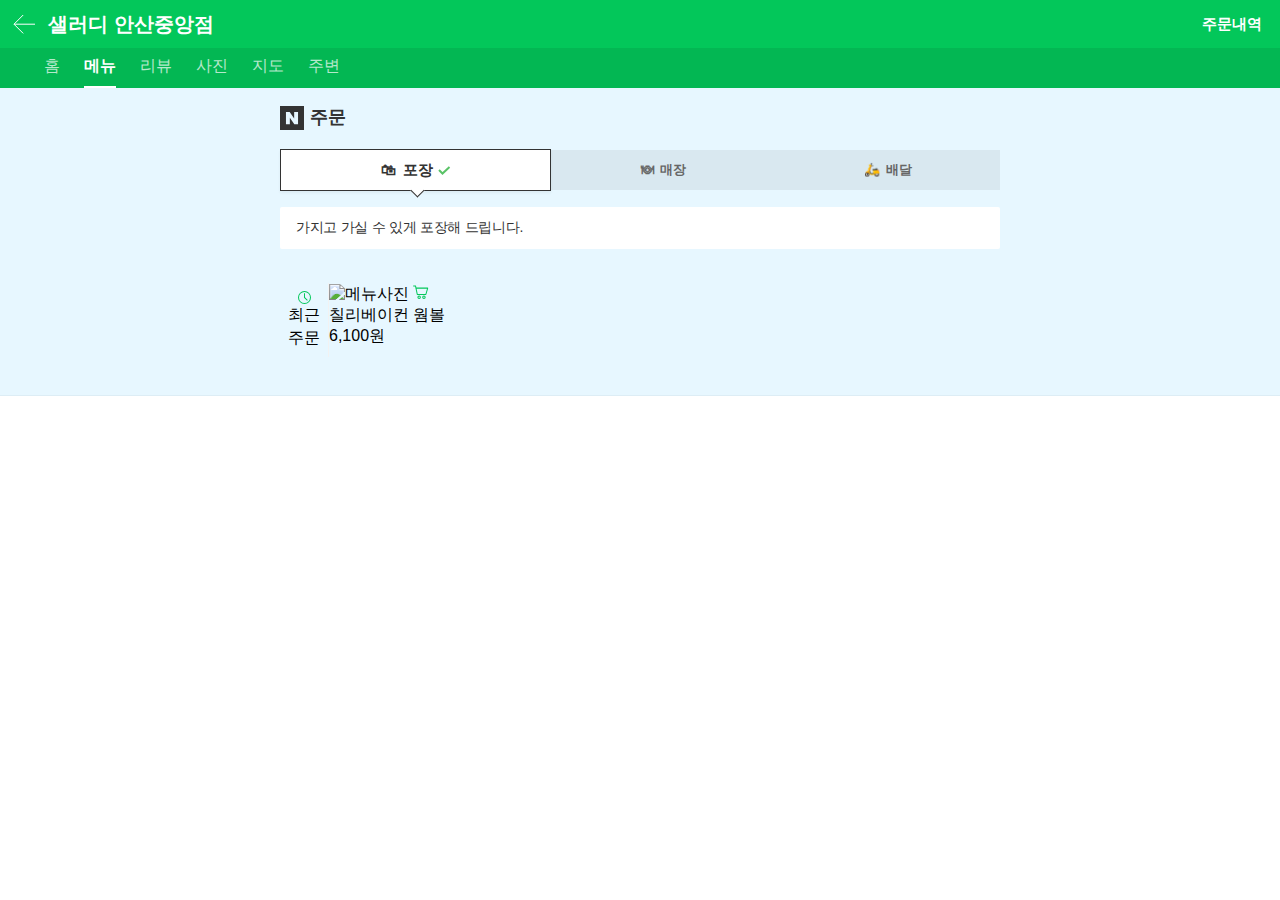
==== docs/index.html @ 729bc697 "0215 commit" ====
<!DOCTYPE html>
<html lang="en">

<head>
    <meta charset="UTF-8">
    <meta http-equiv="X-UA-Compatible" content="IE=edge">
    <meta name="viewport" content="width=device-width, initial-scale=1.0">
    <title>마크업</title>
    <link rel="stylesheet" href="../assets/css/styles.css">
</head>

<body>
    <div class="container">
        <!-- 고정 헤더 영역 -->
        <header class="header_area"> 
            <div class="place-header" role="banner">
                <h1 class="title">
                    <a href="#" class="link-back">
                        <img src="../assets/images/ico-back.svg" alt="뒤로가기">
                    </a>
                    샐러디 안산중앙점
                </h1>
                <a href="#" class="my-orders">주문내역</a>
            </div>
            <div class="place-tab scroll-x">
                <div class="tab-inner">
                    <a href="#" class="tab" role="tablist">
                        <a href="#" class="tab" role="tab"><span class="txt">홈</span></a>
                        <a href="#" class="tab is-active" role="tab"><span class="txt">메뉴</span></a>
                        <a href="#" class="tab" role="tab"><span class="txt">리뷰</span></a>
                        <a href="#" class="tab" role="tab"><span class="txt">사진</span></a>
                        <a href="#" class="tab" role="tab"><span class="txt">지도</span></a>
                        <a href="#" class="tab" role="tab"><span class="txt">주변</span></a>
                    </a>
                </div>
            </div>
        </header>
        <!-- // 고정 헤더 영역 -->

        <!-- 주문정보입력-->  
        <div class="order-info-area">
            <div class="common-inner">
                <div class="info-main">
                    <div class="info-main-title">
                        <div class="title">
                            <svg viewBox="0 0 18 18" class="ico-n-logo">
                                <path fill-rule="evenodd" fill="currentColor" d="M18 0v18H0V0h18zM7.255 4.582H4.473v9.054h2.915V8.79l3.357 4.846h2.782V4.582h-2.915v4.846L7.255 4.582z">
                                </path>
                            </svg>
                            주문
                        </div>
                    </div>

                    <!-- 주문분류 -->
                    <div class="tab-switch-box" role="tablist">
                        <a href="#" class="tab-switch is-active" role="tab">🛍&nbsp;&nbsp;포장<img src="../assets/images/ico-check.svg" alt="" class="ico-check" aria-hidden="true"></a>
                        <a href="#" class="tab-switch" role="tab">🍽&nbsp;&nbsp;매장<img src="../assets/images/ico-check.svg" alt="" class="ico-check" aria-hidden="true"></a>
                        <a href="#" class="tab-switch" role="tab">🛵&nbsp;&nbsp;배달<img src="../assets/images/ico-check.svg" alt="" class="ico-check" aria-hidden="true"></a>
                    </div>

                    <div class="info-main-notice">
                        가지고 가실 수 있게 포장해 드립니다.
                    </div>

                    <div class="info-main-notice alert hidden">
                        <svg aria-hidden="true" class="ico-clock" viewBox="0 0 13 13" width="13" height="13" fill="none" xmlns="http://www.w3.org/2000/svg">
                            <path fill="currentColor" d="M6.5 0a6.5 6.5 0 110 13 6.5 6.5 0 010-13zm0 1a5.5 5.5 0 100 11 5.5 5.5 0 000-11zm.492 1.137v4.157l2.792 2.674-.692.722-3.1-2.97V2.137h1z"></path>
                        </svg>
                        지금은 주문을 받을  수 없습니다.
                    </div>

                    <!--최근 주문 내역-->
                    <div class="recent-order-area">
                        <div class="recent-title">
                            <img src="../assets/images/ico-clock.svg" alt="" class="ico-clock">최근<br>주문
                        </div>
                        <div class="recent-menu-area" scroll-x>
                            <ul class="recent-menu-list">
                                <li class="recent-menu-item">
                                    <img class="menu-img" src="https://via.placeholder.com/80" alt="메뉴사진">
                                    <span class="badge-cart">
                                        <img src="../assets/images/ico-cart.svg" alt="" class="ico-art">
                                    </span>
                                    <p class="meni-name">칠리베이컨 웜볼</p>
                                    <p class="menu-price">6,100원</p>
                                </li>
                            </ul>
                        </div>
                    </div>
                </div>
            </div>
        </div>
        <!-- // 주문정보입력 -->
    </div>


    <div class="dimmed-layer hidden"></div>
    <div class="order-type-popup hidden">
        <p class="title">어디서 드시나요??</p>
        <div class="type-list">
            <a href="#" class="type-item">
                <svg class="icon" xmlns="http://www.w3.org/2000/svg" viewBox="0 0 512 512" width="512" height="512">
                    <path fill="currentColor"
                        d="M232,359.6V264a8,8,0,0,0-8-8c-48.86,0-55.71,83.833-55.978,87.4a8,8,0,0,0,4.4,7.754L184,356.944v2.66l-6.2,62.008A24,24,0,0,0,201.68,448h12.64A24,24,0,0,0,238.2,421.612ZM184.549,339.33a175.605,175.605,0,0,1,7.365-33.019c6.148-18.091,14.226-29.1,24.086-32.853V352H200a8,8,0,0,0-4.422-7.155Zm35.7,90.038A7.91,7.91,0,0,1,214.32,432H201.68a8,8,0,0,1-7.961-8.8L199.24,368h17.52l5.521,55.2A7.908,7.908,0,0,1,220.252,429.368Z" />
                    <path fill="currentColor"
                        d="M488,8H424a8,8,0,0,0-8,8v8H248.982a43.35,43.35,0,0,0-20.7,5.278L149.959,72H56c-13.458,0-24,14.056-24,32,0,16.748,9.185,30.1,21.351,31.811l-36.068,122.1c-.032.109-.062.219-.09.328a40.073,40.073,0,0,0-1.193,9.7V496a8,8,0,0,0,8,8H384a8,8,0,0,0,8-8V268.608a39.933,39.933,0,0,0-1.626-11.287L357.042,143.993A43.281,43.281,0,0,0,399.881,104H416v16a8,8,0,0,0,8,8h64a8,8,0,0,0,8-8V16A8,8,0,0,0,488,8ZM48,104c0-9.767,4.738-16,8-16H284.687l-32,32H56C52.738,120,48,113.767,48,104ZM297.193,258.24a40.073,40.073,0,0,0-1.193,9.7V488H32V267.939a24.077,24.077,0,0,1,.679-5.668L69.978,136H238.213a35.245,35.245,0,0,0,51.9,45.826L328.6,151.889,297.283,257.912C297.251,258.021,297.221,258.131,297.193,258.24ZM344,467.314,364.686,488H323.314Zm31.025-205.475a23.947,23.947,0,0,1,.975,6.769V476.686l-24-24V280a8,8,0,0,0-16,0V452.687l-24,24V267.939a24.077,24.077,0,0,1,.679-5.668l31.3-105.976ZM416,88H396.773A12.788,12.788,0,0,0,384,100.773,27.258,27.258,0,0,1,356.773,128H337.107a11.282,11.282,0,0,0-6.892,2.365L280.288,169.2a19.226,19.226,0,0,1-25.4-28.771l54.768-54.769A8,8,0,0,0,304,72H183.374l52.571-28.676A27.3,27.3,0,0,1,248.982,40H416Zm64,24H432V24h48Z" />
                    <path fill="currentColor"
                        d="M160,264a8,8,0,0,0-16,0v24H128V264a8,8,0,0,0-16,0v24H96V264a8,8,0,0,0-16,0v32h.015a7.974,7.974,0,0,0,.83,3.578l15.019,30.039L89.245,422.29A24,24,0,0,0,113.184,448h13.632a24,24,0,0,0,23.939-25.71l-6.619-92.673,15.019-30.039a7.974,7.974,0,0,0,.83-3.578H160Zm-20.944,40-8,16H108.944l-8-16Zm-6.384,125.451A7.919,7.919,0,0,1,126.816,432H113.184a8,8,0,0,1-7.98-8.569L111.449,336h17.1l6.245,87.431A7.919,7.919,0,0,1,132.672,429.451Z" />
                </svg>
                <p class="desc">포장해서 가져갈게요</p>
                <span class="btn-selection">선택</span>
            </a>
            <a href="#" class="type-item">
                <svg class="icon" height="637pt" viewBox="-20 -46 637.33396 637" width="637pt"
                    xmlns="http://www.w3.org/2000/svg">
                    <path fill="currentColor"
                        d="m587.648438 98.503906c-6.167969-.769531-11.789063 3.605469-12.558594 9.765625l-23.769532 190.148438h-87.714843l-11.589844-65.710938c-.945313-5.375-5.617187-9.296875-11.078125-9.296875h-283.75c-5.449219 0-10.117188 3.90625-11.074219 9.273438l-11.738281 65.726562h-88.191406l-23.769532-190.140625c-.769531-6.164062-6.394531-10.535156-12.558593-9.765625-6.164063.769532-10.539063 6.394532-9.7656252 12.558594l25.0000002 200c.703125 5.628906 5.488281 9.855469 11.160156 9.855469h20.054688l-23.652344 141.898437c-1.019532 6.128906 3.121094 11.921875 9.246094 12.949219 6.132812 1.019531 11.929687-3.121094 12.949218-9.25l24.269532-145.597656h51.25l-34.253907 191.769531c-.765625 4.269531.996094 8.601562 4.515625 11.125l.265625.191406c33.007813 23.65625 77.019531 25.097656 111.503907 3.644532 45.183593 21.308593 97.554687 21.207031 142.660156-.28125 20.160156 10.535156 42.503906 16.226562 65.25 16.621093.800781.015625 1.597656.019531 2.398437.019531 24.015625-.015624 47.660157-5.9375 68.847657-17.25l4.054687-2.167968c4.289063-2.296875 6.617187-7.085938 5.773437-11.875l-33.8125-191.796875h50.820313l24.265625 145.597656c.621094 4 3.34375 7.359375 7.128906 8.796875 3.789063 1.429688 8.050782.722656 11.167969-1.867188 3.113281-2.582031 4.605469-6.640624 3.894531-10.628906l-23.652344-141.898437h20.054688c5.675781 0 10.460938-4.226563 11.164062-9.855469l25-200c.769532-6.164062-3.605468-11.785156-9.765624-12.558594zm-221.085938 409.46875v-144.554687c0-6.210938-5.035156-11.25-11.25-11.25-6.210938 0-11.25 5.039062-11.25 11.25v144.238281c-38.445312 17.84375-82.800781 17.84375-121.25 0v-100.488281c0-6.210938-5.035156-11.25-11.25-11.25-6.210938 0-11.25 5.039062-11.25 11.25v101.488281c-24.6875 15.257812-55.804688 15.523438-80.746094.6875l47.039063-263.425781h264.894531l46.3125 262.625c-35.039062 17.617187-76.390625 17.40625-111.25-.570313zm0 0" />
                    <path fill="currentColor"
                        d="m217.5 208.914062h150c6.214844 0 11.25-5.035156 11.25-11.25-.058594-43.257812-32.113281-79.796874-75-85.488281v-10.507812c0-6.214844-5.035156-11.25-11.25-11.25-6.210938 0-11.25 5.035156-11.25 11.25v10.507812c-42.878906 5.691407-74.941406 42.230469-75 85.488281 0 6.214844 5.039062 11.25 11.25 11.25zm75-75c30.855469.046876 57.265625 22.140626 62.75 52.5h-125.5c5.488281-30.359374 31.894531-52.453124 62.75-52.5zm0 0" />
                    <path fill="currentColor"
                        d="m330 87.167969c6.214844 0 11.25-5.039063 11.25-11.25v-28.75c0-6.210938-5.035156-11.25-11.25-11.25-6.210938 0-11.25 5.039062-11.25 11.25v28.75c0 6.210937 5.039062 11.25 11.25 11.25zm0 0" />
                    <path fill="currentColor"
                        d="m278.75 65.917969c6.214844 0 11.25-5.039063 11.25-11.25v-45c0-6.210938-5.035156-11.25-11.25-11.25-6.210938 0-11.25 5.039062-11.25 11.25v45c0 6.210937 5.039062 11.25 11.25 11.25zm0 0" />
                    <path fill="currentColor"
                        d="m231.25 95.917969c6.214844 0 11.25-5.039063 11.25-11.25v-23.75c0-6.210938-5.035156-11.25-11.25-11.25-6.210938 0-11.25 5.039062-11.25 11.25v23.75c0 6.210937 5.039062 11.25 11.25 11.25zm0 0" />
                </svg>
                <p class="desc">매장에서 먹고 갈게요!</p>
                <span class="btn-selection">선택</span>
            </a>
        </div>
    </div>
</body>

</html>
---- assets/css/styles.css ----
body {
  min-width: 320px;
  line-height: normal;
  font-size: 14px;
  color: #000;
  scroll-behavior: smooth;
  -webkit-font-smoothing: antialiased;
  -moz-osx-font-smoothing: grayscale;
}

body,
input,
textarea,
select,
table,
button,
code {
  font-family: -apple-system, BlinkMacSystemFont, helvetica, Apple SD Gothic Neo, sans-serif;
  font-size: 16px;
}

*,
*::before,
*::after {
  box-sizing: border-box;
  margin: 0;
  padding: 0;
  -webkit-tap-highlight-color: rgba(0, 0, 0, 0);
}

.hidden,
[hidden] {
  display: none !important;
}

ul,
ol,
li {
  list-style: none;
}

a {
  color: inherit;
  cursor: pointer;
  text-decoration: none;
}
a:hover, a:focus {
  text-decoration: none;
}

button {
  border: 0;
  background-color: transparent;
  cursor: pointer;
}
button:disabled {
  cursor: not-allowed;
}

select,
input,
textarea,
button {
  -webkit-appearance: none;
}

input[type=number] {
  -moz-appearance: textfield;
}

input:disabled {
  background-color: rgba(255, 255, 255, 0);
  cursor: not-allowed;
}

select {
  border: 0;
  background-color: transparent;
  cursor: pointer;
}
select::-ms-expand {
  display: none;
}

input,
textarea {
  font-size: inherit;
  border: 0;
}
input::placeholder,
textarea::placeholder {
  /* Chrome, Safari, Firefox */
  color: #444;
  opacity: 1;
}
input:-ms-input-placeholder,
textarea:-ms-input-placeholder {
  /* IE, Edge */
  color: #444;
  opacity: 1;
}
input[readonly]::placeholder, input:disabled::placeholder,
textarea[readonly]::placeholder,
textarea:disabled::placeholder {
  /* Chrome, Safari, Firefox */
  color: rgba(0, 0, 0, 0.2);
  opacity: 1;
}
input[readonly]:-ms-input-placeholder, input:disabled:-ms-input-placeholder,
textarea[readonly]:-ms-input-placeholder,
textarea:disabled:-ms-input-placeholder {
  /* IE, Edge */
  color: rgba(0, 0, 0, 0.2);
  opacity: 1;
}
input::-ms-clear, input::-ms-reveal,
textarea::-ms-clear,
textarea::-ms-reveal {
  /* IE, Edge */
  display: none;
}
input::-webkit-inner-spin-button, input::-webkit-outer-spin-button,
textarea::-webkit-inner-spin-button,
textarea::-webkit-outer-spin-button {
  -webkit-appearance: none;
}

.screen-out {
  position: absolute;
  width: 0;
  height: 0;
  line-height: 0;
  overflow: hidden;
  text-indent: -9999px;
}

.scroll-x {
  overflow-x: auto;
  overflow-y: hidden;
  white-space: nowrap;
  -webkit-overflow-scrolling: touch;
  -ms-overflow-style: none;
  scrollbar-width: none;
}
.scroll-x::-webkit-scrollbar {
  display: none;
}

.header_area {
  position: fixed;
  top: 0;
  left: 0;
  width: 100%;
  background-color: #03c75a;
  color: #fff;
  z-index: 5000;
}
.header_area .place-header {
  display: flex;
  justify-content: space-between;
  align-items: center;
  height: 48px;
}
.header_area .place-header .title {
  display: flex;
  align-items: center;
  font-size: 20px;
  font-weight: 600;
}
.header_area .place-header .link-back {
  display: flex;
}
.header_area .place-header .my-orders {
  padding-right: 18px;
  font-size: 15px;
  font-weight: 700;
}
.header_area .place-tab {
  display: flex;
  height: 40px;
  background-color: #03b753;
}
.header_area .tab-inner {
  display: -webkit-inline-box;
  width: 100%;
  padding: 8px;
}
.header_area .tab-inner .tab {
  padding: 0 12px;
  text-align: center;
  opacity: 0.7;
}
.header_area .tab-inner .tab.is-active {
  font-weight: 700;
  opacity: 1;
}
.header_area .tab-inner .tab.is-active .txt::after {
  content: "";
  position: absolute;
  bottom: 0;
  left: 0;
  right: 0;
  height: 2px;
  background-color: #fff;
  top: 30px;
}
.header_area .tab-inner .tab .txt {
  position: relative;
  display: inline-block;
}
.header_area #span-fix {
  display: flex;
  justify-content: space-between;
  align-items: center;
  width: 100%;
}

.dimmed-layer {
  position: fixed;
  top: 0;
  left: 0;
  right: 0;
  bottom: 0;
  background-color: rgba(0, 0, 0, 0.8);
  z-index: 9999;
}

.order-type-popup {
  position: fixed;
  bottom: 0;
  left: 0;
  right: 0;
  padding: 32px 0 40px;
  border-radius: 16px 16px 0 0;
  background-color: #fff;
  text-align: center;
  z-index: 10000;
}
.order-type-popup .title {
  font-size: 20px;
  font-weight: 700;
  color: #000;
}
.order-type-popup .type-list {
  display: flex;
  margin-top: 32px;
}
.order-type-popup .type-item {
  flex: 1;
}
.order-type-popup .type-item + .type-item {
  border-left: 1px solid #f2f2f2;
}
.order-type-popup .icon {
  width: 100px;
  height: auto;
  color: #03c75a;
}
.order-type-popup .desc {
  margin-top: 8px;
  font-size: 15px;
  line-height: 1.5;
  font-weight: 600;
  color: #000;
}
.order-type-popup .btn-selection {
  display: inline-block;
  margin-top: 10px;
  padding: 6px 18px;
  font-size: 16px;
  font-weight: 700;
  border-radius: 28px;
  background-color: #424242;
  color: #fff;
}

.order-info-area {
  padding: 10px 18px 20px;
  border-bottom: 1px solid rgba(0, 0, 0, 0.04);
  background-color: #e7f7ff;
}
.order-info-area .info-main-title {
  line-height: 39px;
}
.order-info-area .title {
  display: flex;
  align-items: center;
  font-size: 18px;
  font-weight: 700;
  letter-spacing: -0.3px;
  color: #333;
}
.order-info-area .title .ico-n-logo {
  margin-right: 6px;
  width: 24px;
  height: 24px;
}

.tab-switch-box {
  display: flex;
  align-items: center;
  margin-top: 12px;
}
.tab-switch-box .tab-switch {
  flex: 1;
  background-color: rgba(0, 0, 0, 0.06);
  line-height: 40px;
  text-align: center;
  font-size: 13px;
  font-weight: 700;
  color: #666;
  letter-spacing: -0.3px;
}
.tab-switch-box .tab-switch.is-active {
  position: relative;
  flex-grow: 1.2;
  border: 1px solid #333;
  background-color: #fff;
  font-size: 15px;
  color: #333;
  box-shadow: 0 2px 3px 0 rgba(0, 0, 0, 0.05);
}
.tab-switch-box .tab-switch.is-active::after {
  content: "";
  position: absolute;
  bottom: -9px;
  left: 50%;
  width: 10px;
  height: 10px;
  border: 1px solid;
  border-width: 0 1px 1px 0;
  background-color: #fff;
  transform: rotate(45deg) translateX(-50%);
}
.tab-switch-box .tab-switch.is-active .ico-check {
  display: inline-block;
  margin-left: 4px;
  vertical-align: middle;
}
.tab-switch-box .ico-check {
  display: none;
}

.info-main-notice {
  display: flex;
  align-items: center;
  margin-top: 16px;
  padding: 12px 16px;
  border-radius: 2px;
  background: #fff;
  font-size: 14px;
  letter-spacing: -0.3px;
  color: #333;
}
.info-main-notice.alert {
  color: #ff3d3b;
  font-weight: 700;
}
.info-main-notice .ico-clock {
  margin-right: 6px;
}

.recent-order-area {
  display: flex;
  margin-top: 16px;
  padding: 18px 0;
  border-radius: 2px;
}
.recent-order-area .recent-title {
  display: flex;
  flex-direction: column;
  justify-content: center;
  align-items: center;
  padding: 8px;
  border-right: 1px solid #f2f2f2;
  line-height: 1.42;
}

.container {
  padding-top: 88px;
}

.common-inner {
  margin: 0 auto;
  max-width: 720px;
}
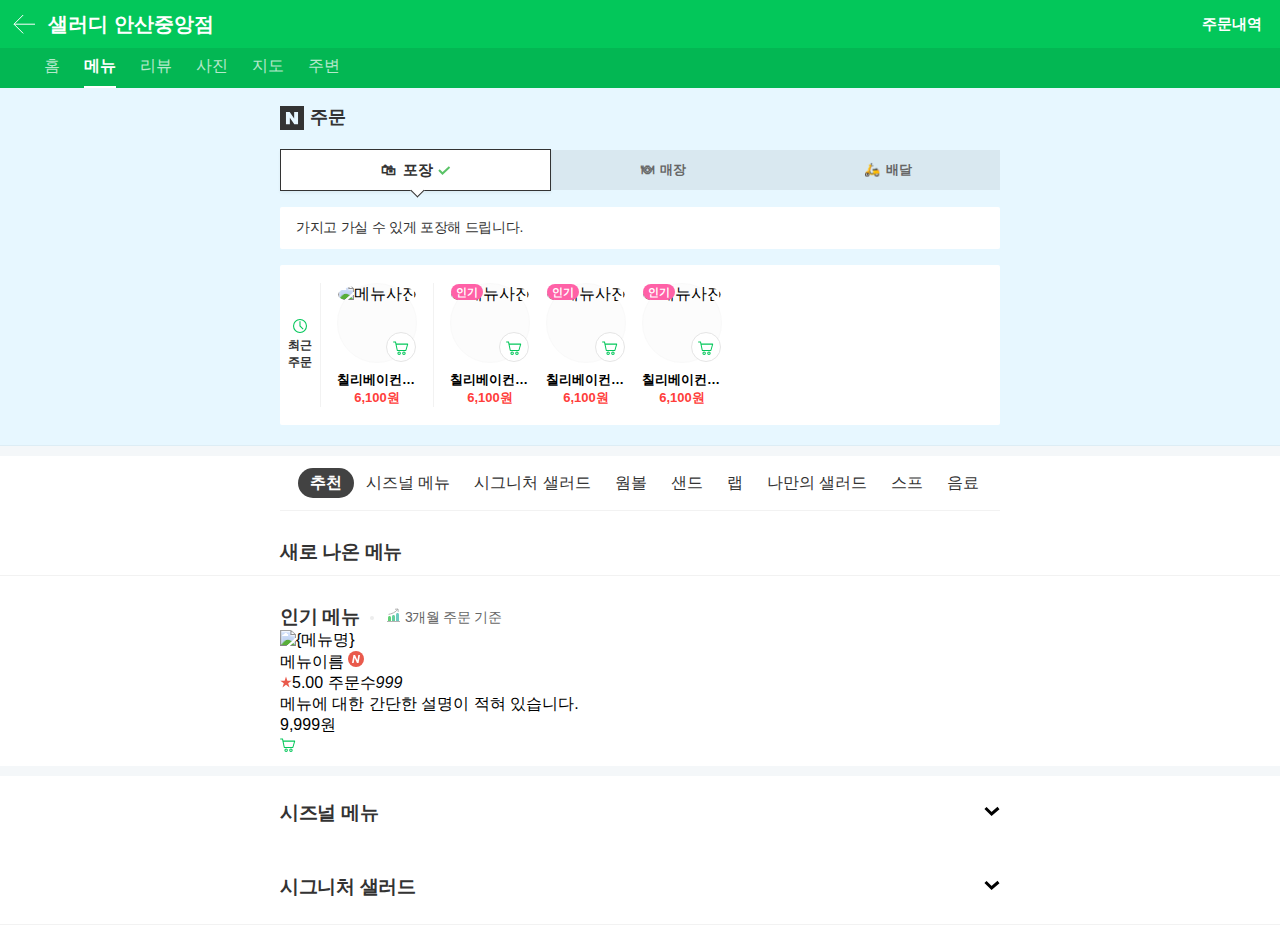
==== commit 756fbcd6: "0216 commit" ====
--- a/docs/index.html
+++ b/docs/index.html
@@ -74,14 +74,51 @@
                         <div class="recent-title">
                             <img src="../assets/images/ico-clock.svg" alt="" class="ico-clock">최근<br>주문
                         </div>
-                        <div class="recent-menu-area" scroll-x>
+                        <div class="recent-menu-area scroll-x" >
                             <ul class="recent-menu-list">
+                                <li class="recent-menu-item is-ordered">
+                                    <div class="menu-img-area">
+                                        <img class="menu-img" src="https://via.placeholder.com/80" alt="메뉴사진">
+                                        <span class="badge-cart">
+                                            <img src="../assets/images/ico-cart.svg" alt="" class="ico-art">
+                                        </span>
+                                    </div>
+                                    <p class="menu-name">칠리베이컨 웜볼</p>
+                                    <p class="menu-price">6,100원</p>
+                                </li>
+
                                 <li class="recent-menu-item">
-                                    <img class="menu-img" src="https://via.placeholder.com/80" alt="메뉴사진">
-                                    <span class="badge-cart">
-                                        <img src="../assets/images/ico-cart.svg" alt="" class="ico-art">
-                                    </span>
-                                    <p class="meni-name">칠리베이컨 웜볼</p>
+                                    <div class="menu-img-area">
+                                        <span class="badge-popular">인기</span>
+                                        <img class="menu-img" src="https://via.placeholder.com/80" alt="메뉴사진">
+                                        <span class="badge-cart">
+                                            <img src="../assets/images/ico-cart.svg" alt="" class="ico-art">
+                                        </span>
+                                    </div>
+                                    <p class="menu-name">칠리베이컨 웜볼</p>
+                                    <p class="menu-price">6,100원</p>
+                                </li>
+
+                                <li class="recent-menu-item">
+                                    <div class="menu-img-area">
+                                        <span class="badge-popular">인기</span>
+                                        <img class="menu-img" src="https://via.placeholder.com/80" alt="메뉴사진">
+                                        <span class="badge-cart">
+                                            <img src="../assets/images/ico-cart.svg" alt="" class="ico-art">
+                                        </span>
+                                    </div>
+                                    <p class="menu-name">칠리베이컨 웜볼</p>
+                                    <p class="menu-price">6,100원</p>
+                                </li>
+                                <li class="recent-menu-item">
+                                    <div class="menu-img-area">
+                                        <span class="badge-popular">인기</span>
+                                        <img class="menu-img" src="https://via.placeholder.com/80" alt="메뉴사진">
+                                        <span class="badge-cart">
+                                            <img src="../assets/images/ico-cart.svg" alt="" class="ico-art">
+                                        </span>
+                                    </div>
+                                    <p class="menu-name">칠리베이컨 웜볼</p>
                                     <p class="menu-price">6,100원</p>
                                 </li>
                             </ul>
@@ -91,7 +128,106 @@
             </div>
         </div>
         <!-- // 주문정보입력 -->
+
+        <!-- 메뉴 카테고리 영역-->
+        <div class="menu-category-area">
+            <div class="common-inner">
+                <ul class="category-list scroll-x">
+                    <li class="category-item"><a href="#" class="category-tab is-active">추천</a></li>
+                    <li class="category-item"><a href="#" class="category-tab">시즈널 메뉴</a></li>
+                    <li class="category-item"><a href="#" class="category-tab">시그니처 샐러드</a></li>
+                    <li class="category-item"><a href="#" class="category-tab">웜볼</a></li>
+                    <li class="category-item"><a href="#" class="category-tab">샌드</a></li>
+                    <li class="category-item"><a href="#" class="category-tab">랩</a></li>
+                    <li class="category-item"><a href="#" class="category-tab">나만의 샐러드</a></li>
+                    <li class="category-item"><a href="#" class="category-tab">스프</a></li>
+                    <li class="category-item"><a href="#" class="category-tab">음료</a></li>
+                    <li class="category-item"><a href="#" class="category-tab">드레싱 추가</a></li>
+
+                </ul>
+          </div>
+        </div>
+        <!-- // 메뉴 카테고리 영역-->
+
+        <!-- 메뉴 리스트 영역 -->
+        <div class="menu-list-area new">
+            <div class="common-inner">
+                <div class="menu-category">
+                    <p class="title">새로 나온 메뉴</p>
+                </div>
+            </div>
+
+        </div>
+
+        <div class="menu-list-area popular">
+            <div class="common-inner">
+                <div class="menu-category">
+                    <div class="title-area">            
+                        <p class="title">인기 메뉴</p>
+                        <div class="period">
+                            <img src="../assets/images/ico-period.svg" alt="">
+                            3개월 주문 기준
+                        </div>
+                    </div>
+                </div>
+                <ul class="menu-list">
+                    <li class="menu-item">
+                         <a href="./detail.html" class="menu-detail">
+                            <div class="menu-img-area">
+                                <img src="https://via.placeholder.com/100x110/ffffff/000000" alt="{메뉴명}" class="menu-img" width="100" height="110">
+                            </div>
+                            <div class="menu-info-area">
+                                <p class="menu-name-group">
+                                    <span class="menu-name">메뉴이름</span>
+                                    <img src="../assets/images/ico-new.svg" alt="new" class="ico-new">
+                                </p>
+                                <div class="menu-info-group">
+                                    <span class="menu-grade"><img src="../assets/images/ico-star.svg" alt="">5.00</span>
+                                    <span class="menu-number-of-order">주문수<em>999</em></span>
+                                </div>
+                                <p class="menu-desc"> 메뉴에 대한 간단한 설명이 적혀 있습니다.</p>
+                                <p class="menu-price">9,999원</p>
+                            </div>
+                         </a>
+                         <a href="#" class="btn-cart">
+                            <img src="../assets/images/ico-cart.svg" alt="주문하기">
+                         </a>
+                    </li>
+                </ul>
+            </div>
+        </div>
+
+        <div class="menu-list-area is-closed">
+            <div class="common-inner">
+                <div class="menu-category">
+                    <p class="title">시즈널 메뉴</p>
+                    <button class="btn-toggle"><img class="ico-arrow" src="../assets/images/ico-arrow.svg" alt=""></button>
+                </div>
+                <ul class="menu-list">
+                    <li class="menu-item">
+                        123
+                    </li>
+                </ul>
+            </div>
+        </div>
+
+        <div class="menu-list-area is-closed">
+            <div class="common-inner">
+                <div class="menu-category">
+                    <p class="title">시그니처 샐러드</p>
+                    <button class="btn-toggle"><img class="ico-arrow" src="../assets/images/ico-arrow.svg" alt=""></button>
+                </div>
+                <ul class="menu-list">
+                    <li class="menu-item">
+                        123
+                    </li>
+                </ul>
+            </div>
+        </div>
+        <!-- // 메뉴 리스트 영역 -->
     </div>
+
+
 
 
     <div class="dimmed-layer hidden"></div>
--- a/assets/css/styles.css
+++ b/assets/css/styles.css
@@ -365,19 +365,212 @@
   margin-top: 16px;
   padding: 18px 0;
   border-radius: 2px;
+  background-color: #fff;
 }
 .recent-order-area .recent-title {
   display: flex;
   flex-direction: column;
   justify-content: center;
   align-items: center;
+  flex-shrink: 0;
   padding: 8px;
   border-right: 1px solid #f2f2f2;
   line-height: 1.42;
+  font-size: 12px;
+  font-weight: 700;
+  color: #333;
+}
+.recent-order-area .recent-title .ico-clock {
+  margin-bottom: 4px;
+  width: 14px;
+}
+.recent-order-area .recent-menu-list {
+  display: flex;
+}
+.recent-order-area .recent-menu-item {
+  box-sizing: content-box;
+  width: 80px;
+  padding-left: 16px;
+  text-align: center;
+}
+.recent-order-area .recent-menu-item.is-ordered {
+  padding-right: 16px;
+  border-right: 1px solid #f2f2f2;
+}
+.recent-order-area .recent-menu-item:last-child {
+  padding-right: 18px;
+}
+.recent-order-area .menu-img-area {
+  position: relative;
+  width: 80px;
+  height: 80px;
+  border: 1px solid #f9f9f9;
+  border-radius: 100%;
+  background-color: rgba(0, 0, 0, 0.01);
+}
+.recent-order-area .badge-popular {
+  position: absolute;
+  top: 0;
+  left: 0;
+  padding: 0 5px;
+  border-radius: 10px;
+  line-height: 16px;
+  font-size: 11px;
+  font-weight: 700;
+  background-color: #ff61a7;
+  color: #fff;
+}
+.recent-order-area .menu-img {
+  width: 100%;
+  height: 100%;
+  border-radius: 100%;
+}
+.recent-order-area .badge-cart {
+  position: absolute;
+  bottom: 0;
+  right: 0;
+  display: flex;
+  padding: 6px;
+  border: 1px solid #e5e5e5;
+  border-radius: 100%;
+  background-color: #fff;
+}
+.recent-order-area .ico-cart {
+  width: 16px;
+  height: 16px;
+}
+.recent-order-area .menu-name {
+  margin-top: 8px;
+  font-weight: 600;
+  font-size: 13px;
+  text-overflow: ellipsis;
+  white-space: nowrap;
+  overflow: hidden;
+}
+.recent-order-area .menu-price {
+  font-size: 13px;
+  font-weight: 600;
+  color: #ff3d3b;
+  text-overflow: ellipsis;
+  white-space: nowrap;
+  overflow: hidden;
+}
+
+.menu-category-area {
+  position: sticky;
+  top: 88px;
+  margin-top: 10px;
+  background-color: #fff;
+}
+.menu-category-area .common-inner {
+  position: relative;
+  border-bottom: 1px solid #f2f2f2;
+}
+.menu-category-area .common-inner::before {
+  content: "";
+  position: absolute;
+  top: 0;
+  left: 0;
+  width: 18px;
+  height: 100%;
+  background-image: linear-gradient(to right, #fff 35%, rgba(255, 255, 255, 0));
+  pointer-events: none;
+  z-index: 1;
+}
+.menu-category-area .common-inner::after {
+  content: "";
+  position: absolute;
+  top: 0;
+  right: 0;
+  width: 18px;
+  height: 100%;
+  background-image: linear-gradient(to right, rgba(255, 255, 255, 0), #fff 65%);
+  pointer-events: none;
+  z-index: 1;
+}
+.menu-category-area .category-list {
+  display: flex;
+  align-items: center;
+  height: 54px;
+}
+.menu-category-area .category-item:first-child {
+  padding-left: 18px;
+}
+.menu-category-area .category-item:last-child {
+  padding-right: 18px;
+}
+.menu-category-area .category-tab {
+  display: flex;
+  align-items: center;
+  padding: 0 12px;
+  font-size: 16px;
+  border-radius: 15px;
+  height: 30px;
+  color: #333;
+}
+.menu-category-area .category-tab.is-active {
+  background-color: #424242;
+  font-weight: 700;
+  color: #fff;
+}
+
+.menu-list-area {
+  padding: 28px 18px 10px;
+  background-color: #fff;
+}
+.menu-list-area:not(.new):not(.popular) {
+  margin-top: 10px;
+}
+.menu-list-area.new {
+  border-bottom: 1px solid #f2f2f2;
+}
+.menu-list-area.is-closed {
+  padding: 24px 18px;
+}
+.menu-list-area.is-closed + .is-closed {
+  margin-top: 0;
+  border-bottom: 1px solid #f2f2f2;
+}
+.menu-list-area.is-closed .ico-arrow {
+  transform: rotate(180deg);
+}
+.menu-list-area.is-closed .menu-list {
+  display: none;
+}
+.menu-list-area .menu-category {
+  display: flex;
+  justify-content: space-between;
+  align-items: center;
+}
+.menu-list-area .title-area {
+  display: flex;
+  align-items: center;
+}
+.menu-list-area .title {
+  font-size: 19px;
+  font-weight: 700;
+  color: #333;
+  letter-spacing: -0.3px;
+}
+.menu-list-area .period {
+  font-size: 14px;
+  letter-spacing: -0.3px;
+  color: #666;
+}
+.menu-list-area .period::before {
+  content: "";
+  display: inline-block;
+  margin: 0 10px;
+  width: 4px;
+  height: 4px;
+  border-radius: 100%;
+  background-color: #ededed;
+  vertical-align: middle;
 }
 
 .container {
   padding-top: 88px;
+  background-color: #f4f7f9;
 }
 
 .common-inner {
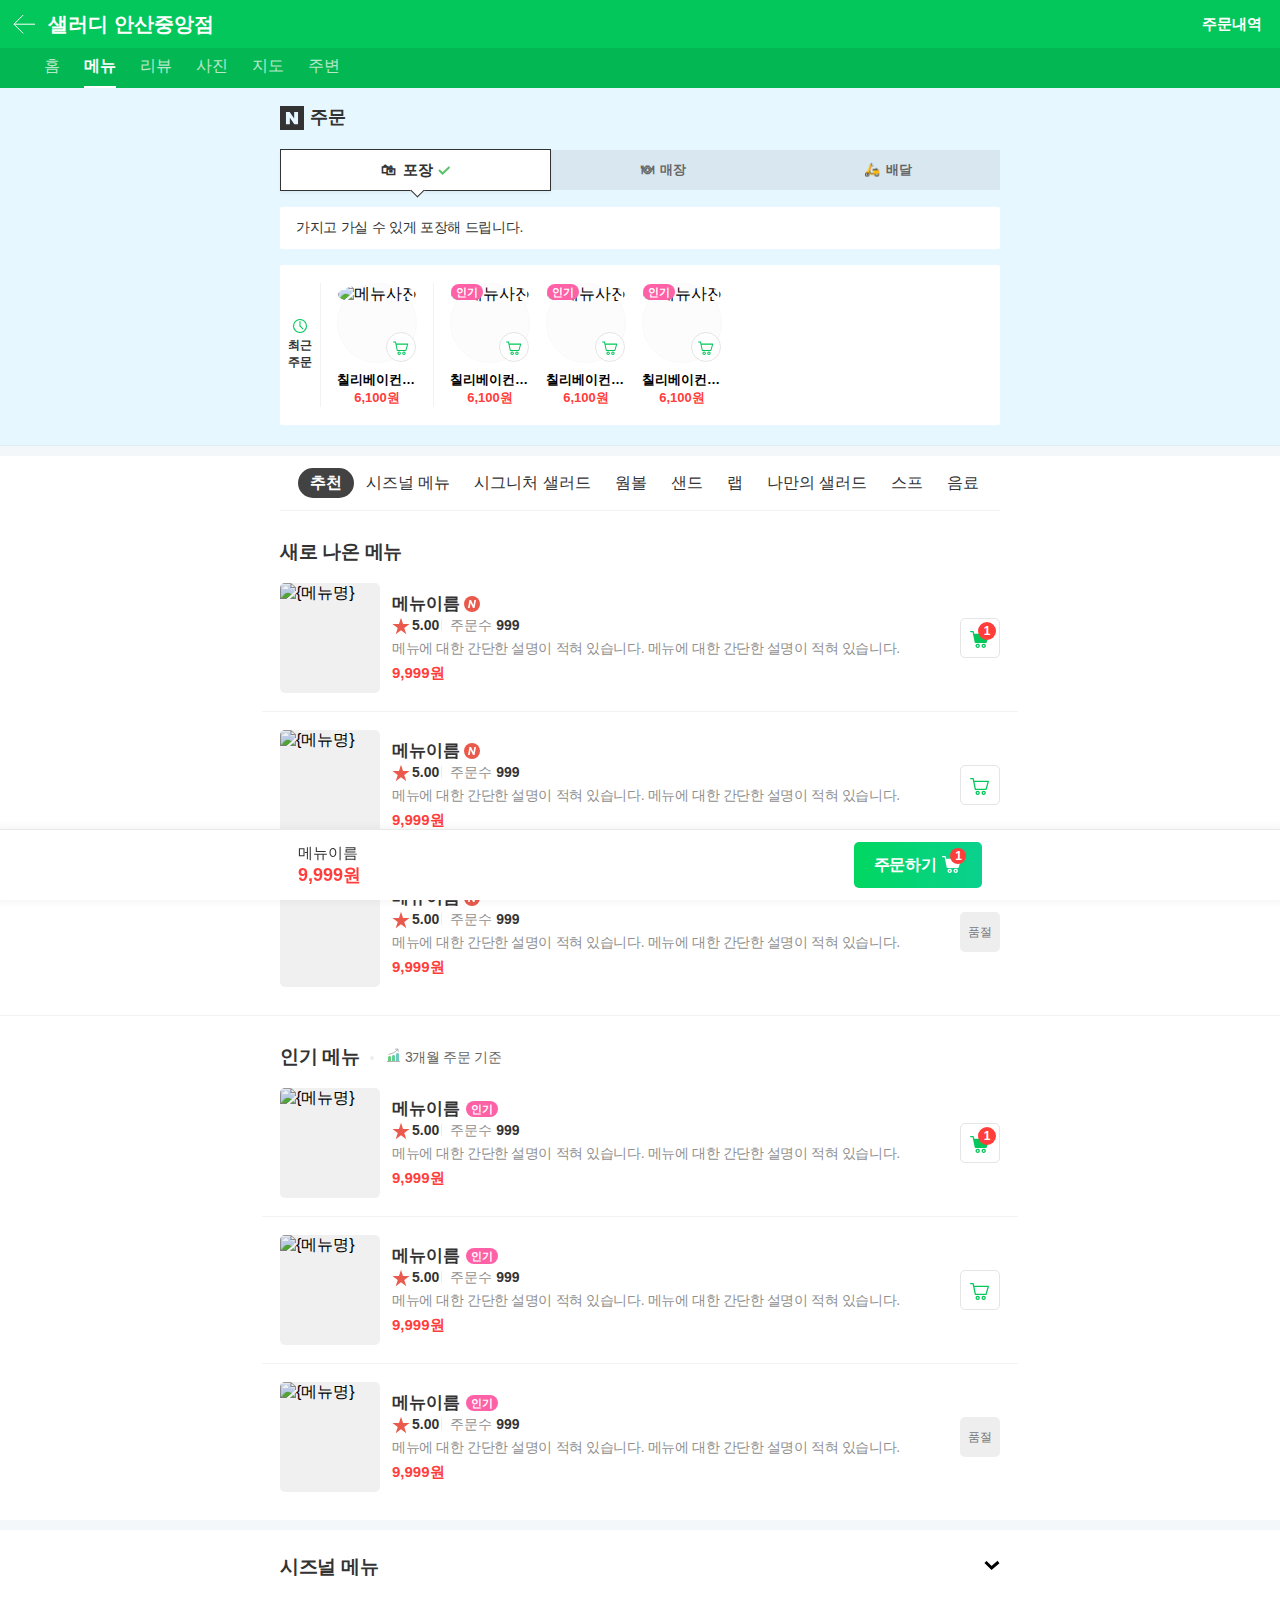
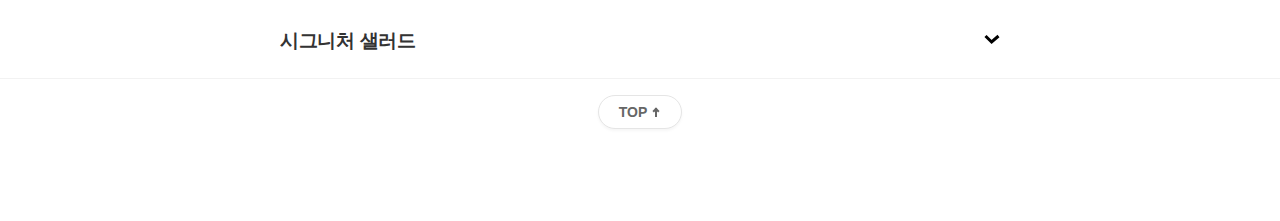
==== commit 9bd38fc4: "0217 commit" ====
--- a/docs/index.html
+++ b/docs/index.html
@@ -155,6 +155,77 @@
                 <div class="menu-category">
                     <p class="title">새로 나온 메뉴</p>
                 </div>
+                <ul class="menu-list">
+                    <li class="menu-item">
+                         <a href="./detail.html" class="menu-detail">
+                            <div class="menu-img-area">
+                                <img src="https://via.placeholder.com/100x110/ffffff/000000" alt="{메뉴명}" class="menu-img" width="100" height="110">
+                            </div>
+                            <div class="menu-info-area">
+                                <p class="menu-name-group">
+                                    <span class="menu-name">메뉴이름</span>
+                                    <img src="../assets/images/ico-new.svg" alt="new" class="ico-new">
+                                </p>
+                                <div class="menu-info-group">
+                                    <span class="menu-grade"><img  class="ico-star" src="../assets/images/ico-star.svg" alt="">5.00</span>
+                                    <span class="menu-number-of-order">주문수<em>999</em></span>
+                                </div>
+                                <p class="menu-desc"> 메뉴에 대한 간단한 설명이 적혀 있습니다. 메뉴에 대한 간단한 설명이 적혀 있습니다.</p>
+                                <p class="menu-price">9,999원</p>
+                            </div>
+                         </a>
+                         <a href="#" class="btn-cart">
+                            <img class="ico-cart" src="../assets/images/ico-cart-fill-green.svg" alt="주문하기">
+                            <span class="num">1</span>
+                         </a>
+                    </li>
+
+                    <li class="menu-item">
+                        <a href="./detail.html" class="menu-detail">
+                           <div class="menu-img-area">
+                               <img src="https://via.placeholder.com/100x110/ffffff/000000" alt="{메뉴명}" class="menu-img" width="100" height="110">
+                           </div>
+                           <div class="menu-info-area">
+                               <p class="menu-name-group">
+                                   <span class="menu-name">메뉴이름</span>
+                                   <img src="../assets/images/ico-new.svg" alt="new" class="ico-new">
+                               </p>
+                               <div class="menu-info-group">
+                                   <span class="menu-grade"><img class="ico-star" src="../assets/images/ico-star.svg" alt="">5.00</span>
+                                   <span class="menu-number-of-order">주문수<em>999</em></span>
+                               </div>
+                               <p class="menu-desc"> 메뉴에 대한 간단한 설명이 적혀 있습니다. 메뉴에 대한 간단한 설명이 적혀 있습니다.</p>
+                               <p class="menu-price">9,999원</p>
+                           </div>
+                        </a>
+                        <a href="#" class="btn-cart">
+                           <img class="ico-cart" src="../assets/images/ico-cart.svg" alt="주문하기">
+                        </a>
+                   </li>
+
+                   <li class="menu-item">
+                    <a href="./detail.html" class="menu-detail">
+                       <div class="menu-img-area">
+                           <img src="https://via.placeholder.com/100x110/ffffff/000000" alt="{메뉴명}" class="menu-img" width="100" height="110">
+                       </div>
+                       <div class="menu-info-area">
+                           <p class="menu-name-group">
+                               <span class="menu-name">메뉴이름</span>
+                               <img src="../assets/images/ico-new.svg" alt="new" class="ico-new">
+                           </p>
+                           <div class="menu-info-group">
+                               <span class="menu-grade"><img class="ico-star" src="../assets/images/ico-star.svg" alt="">5.00</span>
+                               <span class="menu-number-of-order">주문수<em>999</em></span>
+                           </div>
+                           <p class="menu-desc"> 메뉴에 대한 간단한 설명이 적혀 있습니다. 메뉴에 대한 간단한 설명이 적혀 있습니다.</p>
+                           <p class="menu-price">9,999원</p>
+                       </div>
+                    </a>
+                    <a href="#" class="btn-cart disabled">
+                       품절
+                    </a>
+               </li>
+                </ul>
             </div>
 
         </div>
@@ -179,35 +250,127 @@
                             <div class="menu-info-area">
                                 <p class="menu-name-group">
                                     <span class="menu-name">메뉴이름</span>
+                                    <span class="badge-popular">인기</span>
+                                </p>
+                                <div class="menu-info-group">
+                                    <span class="menu-grade"><img  class="ico-star" src="../assets/images/ico-star.svg" alt="">5.00</span>
+                                    <span class="menu-number-of-order">주문수<em>999</em></span>
+                                </div>
+                                <p class="menu-desc"> 메뉴에 대한 간단한 설명이 적혀 있습니다. 메뉴에 대한 간단한 설명이 적혀 있습니다.</p>
+                                <p class="menu-price">9,999원</p>
+                            </div>
+                         </a>
+                         <a href="#" class="btn-cart">
+                            <img class="ico-cart" src="../assets/images/ico-cart-fill-green.svg" alt="주문하기">
+                            <span class="num">1</span>
+                         </a>
+                    </li>
+
+                    <li class="menu-item">
+                        <a href="./detail.html" class="menu-detail">
+                           <div class="menu-img-area">
+                               <img src="https://via.placeholder.com/100x110/ffffff/000000" alt="{메뉴명}" class="menu-img" width="100" height="110">
+                           </div>
+                           <div class="menu-info-area">
+                               <p class="menu-name-group">
+                                   <span class="menu-name">메뉴이름</span>
+                                   <span class="badge-popular">인기</span>
+                               </p>
+                               <div class="menu-info-group">
+                                   <span class="menu-grade"><img class="ico-star" src="../assets/images/ico-star.svg" alt="">5.00</span>
+                                   <span class="menu-number-of-order">주문수<em>999</em></span>
+                               </div>
+                               <p class="menu-desc"> 메뉴에 대한 간단한 설명이 적혀 있습니다. 메뉴에 대한 간단한 설명이 적혀 있습니다.</p>
+                               <p class="menu-price">9,999원</p>
+                           </div>
+                        </a>
+                        <a href="#" class="btn-cart">
+                           <img class="ico-cart" src="../assets/images/ico-cart.svg" alt="주문하기">
+                        </a>
+                   </li>
+
+                   <li class="menu-item">
+                    <a href="./detail.html" class="menu-detail">
+                       <div class="menu-img-area">
+                           <img src="https://via.placeholder.com/100x110/ffffff/000000" alt="{메뉴명}" class="menu-img" width="100" height="110">
+                       </div>
+                       <div class="menu-info-area">
+                           <p class="menu-name-group">
+                               <span class="menu-name">메뉴이름</span>
+                               <span class="badge-popular">인기</span>
+                           </p>
+                           <div class="menu-info-group">
+                               <span class="menu-grade"><img class="ico-star" src="../assets/images/ico-star.svg" alt="">5.00</span>
+                               <span class="menu-number-of-order">주문수<em>999</em></span>
+                           </div>
+                           <p class="menu-desc"> 메뉴에 대한 간단한 설명이 적혀 있습니다. 메뉴에 대한 간단한 설명이 적혀 있습니다.</p>
+                           <p class="menu-price">9,999원</p>
+                       </div>
+                    </a>
+                    <a href="#" class="btn-cart disabled">
+                       품절
+                    </a>
+               </li>
+                </ul>
+            </div>
+        </div>
+
+        <div class="menu-list-area is-closed">
+            <div class="common-inner">
+                <div class="menu-category">
+                    <p class="title">시즈널 메뉴</p>
+                    <button class="btn-toggle"><img class="ico-arrow" src="../assets/images/ico-arrow.svg" alt=""></button>
+                </div>
+                <ul class="menu-list">
+                    <li class="menu-item">
+                         <a href="./detail.html" class="menu-detail">
+                            <div class="menu-img-area">
+                                <img src="https://via.placeholder.com/100x110/ffffff/000000" alt="{메뉴명}" class="menu-img" width="100" height="110">
+                            </div>
+                            <div class="menu-info-area">
+                                <p class="menu-name-group">
+                                    <span class="menu-name">메뉴이름</span>
                                     <img src="../assets/images/ico-new.svg" alt="new" class="ico-new">
                                 </p>
                                 <div class="menu-info-group">
-                                    <span class="menu-grade"><img src="../assets/images/ico-star.svg" alt="">5.00</span>
+                                    <span class="menu-grade"><img  class="ico-star" src="../assets/images/ico-star.svg" alt="">5.00</span>
                                     <span class="menu-number-of-order">주문수<em>999</em></span>
                                 </div>
-                                <p class="menu-desc"> 메뉴에 대한 간단한 설명이 적혀 있습니다.</p>
+                                <p class="menu-desc"> 메뉴에 대한 간단한 설명이 적혀 있습니다. 메뉴에 대한 간단한 설명이 적혀 있습니다.</p>
                                 <p class="menu-price">9,999원</p>
                             </div>
                          </a>
                          <a href="#" class="btn-cart">
-                            <img src="../assets/images/ico-cart.svg" alt="주문하기">
+                            <img class="ico-cart" src="../assets/images/ico-cart-fill-green.svg" alt="주문하기">
+                            <span class="num">1</span>
                          </a>
                     </li>
-                </ul>
-            </div>
-        </div>
-
-        <div class="menu-list-area is-closed">
-            <div class="common-inner">
-                <div class="menu-category">
-                    <p class="title">시즈널 메뉴</p>
-                    <button class="btn-toggle"><img class="ico-arrow" src="../assets/images/ico-arrow.svg" alt=""></button>
-                </div>
-                <ul class="menu-list">
-                    <li class="menu-item">
-                        123
-                    </li>
-                </ul>
+
+                    <li class="menu-item">
+                        <a href="./detail.html" class="menu-detail">
+                           <div class="menu-img-area">
+                               <img src="https://via.placeholder.com/100x110/ffffff/000000" alt="{메뉴명}" class="menu-img" width="100" height="110">
+                           </div>
+                           <div class="menu-info-area">
+                               <p class="menu-name-group">
+                                   <span class="menu-name">메뉴이름</span>
+                                   <span class="badge-popular">인기</span>
+                                   <img src="../assets/images/ico-new.svg" alt="new" class="ico-new">
+                               </p>
+                               <div class="menu-info-group">
+                                   <span class="menu-grade"><img class="ico-star" src="../assets/images/ico-star.svg" alt="">5.00</span>
+                                   <span class="menu-number-of-order">주문수<em>999</em></span>
+                               </div>
+                               <p class="menu-desc"> 메뉴에 대한 간단한 설명이 적혀 있습니다. 메뉴에 대한 간단한 설명이 적혀 있습니다.</p>
+                               <p class="menu-price">9,999원</p>
+                           </div>
+                        </a>
+                        <a href="#" class="btn-cart">
+                           <img class="ico-cart" src="../assets/images/ico-cart.svg" alt="주문하기">
+                        </a>
+                   </li>
+
+                   
             </div>
         </div>
 
@@ -219,12 +382,57 @@
                 </div>
                 <ul class="menu-list">
                     <li class="menu-item">
-                        123
-                    </li>
+                        <a href="./detail.html" class="menu-detail">
+                           <div class="menu-img-area">
+                               <img src="https://via.placeholder.com/100x110/ffffff/000000" alt="{메뉴명}" class="menu-img" width="100" height="110">
+                           </div>
+                           <div class="menu-info-area">
+                               <p class="menu-name-group">
+                                   <span class="menu-name">메뉴이름</span>
+                                   <span class="badge-popular">인기</span>
+                                   <img src="../assets/images/ico-new.svg" alt="new" class="ico-new">
+                               </p>
+                               <div class="menu-info-group">
+                                   <span class="menu-grade"><img class="ico-star" src="../assets/images/ico-star.svg" alt="">5.00</span>
+                                   <span class="menu-number-of-order">주문수<em>999</em></span>
+                               </div>
+                               <p class="menu-desc"> 메뉴에 대한 간단한 설명이 적혀 있습니다. 메뉴에 대한 간단한 설명이 적혀 있습니다.</p>
+                               <p class="menu-price">9,999원</p>
+                           </div>
+                        </a>
+                        <a href="#" class="btn-cart disabled">
+                           품절
+                        </a>
+                   </li>
+                    </ul>
                 </ul>
             </div>
         </div>
         <!-- // 메뉴 리스트 영역 -->
+
+        <!-- 담은 메뉴 영역 -->
+        <div class="order-box-area">
+            <div class="common-inner">
+                <div>
+                    <p class="menu-name">메뉴이름</p>
+                    <p class="menu-price">9,999원</p>
+                </div>
+                <a href="./order.html" class="btn-order">
+                    <span class="txt">주문하기</span>
+                    <span class="icon">
+                        <img src="../assets/images/ico-cart-fill.svg" alt="" aria-hidden="true" class="ico-cart">
+                        <span class="num">1</span>
+                    </span>
+                </a>
+            </div>
+        </div>
+        <!-- //담은 메뉴 영역 -->
+
+        <!-- 맨위로 -->
+        <div class="go-to-top">
+            <a href="#" class="link">Top<i class="ico-up"></i></a>
+        </div>
+        <!-- //맨위로 -->
     </div>
 
 
--- a/assets/css/styles.css
+++ b/assets/css/styles.css
@@ -461,6 +461,7 @@
   top: 88px;
   margin-top: 10px;
   background-color: #fff;
+  z-index: 5500;
 }
 .menu-category-area .common-inner {
   position: relative;
@@ -568,6 +569,259 @@
   vertical-align: middle;
 }
 
+.menu-item {
+  display: flex;
+  align-items: center;
+  padding: 18px;
+  margin: 0 -18px;
+}
+.menu-item:not(:last-child) {
+  border-bottom: 1px solid #f2f2f2;
+}
+.menu-item .menu-detail {
+  display: flex;
+  align-items: center;
+  flex: 1;
+}
+.menu-item .menu-img-area {
+  position: relative;
+  flex-shrink: 0;
+  margin-right: 12px;
+  border-radius: 5px;
+  overflow: hidden;
+}
+.menu-item .menu-img-area:not(.no-img)::after {
+  content: "";
+  position: absolute;
+  top: 0;
+  left: 0;
+  right: 0;
+  bottom: 0;
+  background-color: rgba(0, 0, 0, 0.06);
+}
+.menu-item .menu-img-area .menu-img {
+  display: block;
+}
+.menu-item .menu-desc {
+  margin-top: 4px;
+  letter-spacing: -0.4px;
+  color: #8f8f8f;
+  font-size: 14px;
+  line-height: 19px;
+  max-height: 38px;
+  overflow: hidden;
+  display: -webkit-box;
+  -webkit-line-clamp: 2;
+  -webkit-box-orient: vertical; /* autoprefixer: off */
+}
+.menu-item .menu-price {
+  margin-top: 4px;
+  line-height: 1.4;
+  font-size: 15px;
+  font-weight: 700;
+  color: #ff3d3b;
+}
+.menu-item .btn-cart {
+  position: relative;
+  display: flex;
+  justify-content: center;
+  align-items: center;
+  margin-left: 16px;
+  width: 40px;
+  height: 40px;
+  border-radius: 5px;
+  border: 1px solid #e5e5e5;
+}
+.menu-item .btn-cart .ico-cart {
+  width: 20px;
+  height: 20px;
+}
+.menu-item .btn-cart .num {
+  position: absolute;
+  top: 3px;
+  right: 3px;
+  width: 18px;
+  height: 18px;
+  line-height: 18px;
+  border-radius: 50%;
+  background-color: #ff3d3b;
+  text-align: center;
+  font-size: 12px;
+  color: #fff;
+  font-weight: 700;
+}
+.menu-item .btn-cart.disabled {
+  font-size: 12px;
+  border: 0;
+  color: #777;
+  background-color: #eee;
+  cursor: not-allowed;
+}
+
+.menu-name-group {
+  display: flex;
+  align-items: center;
+}
+.menu-name-group .menu-name {
+  font-size: 17px;
+  line-height: 22px;
+  font-weight: 700;
+  color: #333;
+}
+.menu-name-group .ico-new {
+  margin-left: 4px;
+}
+.menu-name-group .badge-popular {
+  margin-left: 6px;
+}
+
+.menu-info-group {
+  display: flex;
+  flex-shrink: 0;
+  margin-top: 2px;
+  font-size: 14px;
+}
+.menu-info-group .menu-grade {
+  font-weight: 700;
+  color: #333;
+  display: flex;
+}
+.menu-info-group .menu-grade .ico-star {
+  margin-right: 2px;
+}
+.menu-info-group .menu-grade + .menu-number-of-order::before {
+  content: "";
+  display: inline-block;
+  width: 1px;
+  height: 12px;
+  margin: 0 8px;
+  background-color: #ededed;
+  transform: translateY(1px);
+}
+.menu-info-group .menu-number-of-order {
+  flex-shrink: 0;
+  color: #8f8f8f;
+}
+.menu-info-group .menu-number-of-order em {
+  margin-left: 4px;
+  font-style: normal;
+  font-weight: 700;
+  color: #333;
+}
+
+.order-box-area {
+  position: fixed;
+  bottom: 0;
+  left: 0;
+  right: 0;
+  border-top: 1px solid #e8e8e8;
+  box-shadow: 0 0 6px 4px rgba(0, 0, 0, 0.03);
+  background-color: #fff;
+  z-index: 9100;
+}
+.order-box-area .common-inner {
+  display: flex;
+  justify-content: space-between;
+  padding: 12px 18px;
+  align-items: center;
+}
+.order-box-area .menu-name {
+  font-size: 15px;
+  color: #333;
+  text-overflow: ellipsis;
+  white-space: nowrap;
+  overflow: hidden;
+}
+.order-box-area .menu-price {
+  font-size: 18px;
+  font-weight: 700;
+  color: #ff3d3b;
+  text-overflow: ellipsis;
+  white-space: nowrap;
+  overflow: hidden;
+}
+.order-box-area .btn-order {
+  display: flex;
+  justify-content: center;
+  align-items: center;
+  width: 128px;
+  height: 46px;
+  border-radius: 5px;
+  background-image: linear-gradient(to right, #01d760, #0ad18e);
+  font-weight: 700;
+  letter-spacing: -0.3px;
+  color: #fff;
+}
+.order-box-area .icon {
+  position: relative;
+  margin-left: 6px;
+}
+.order-box-area .ico-cart {
+  width: 20px;
+  height: 20px;
+}
+.order-box-area .num {
+  position: absolute;
+  top: -5px;
+  right: -4px;
+  width: 16px;
+  height: 16px;
+  border-radius: 50%;
+  background-color: #ff3d3b;
+  font-size: 12px;
+  font-weight: 700;
+  line-height: 16px;
+  text-align: center;
+  color: #fff;
+}
+
+.go-to-top {
+  padding: 16px 0 32px;
+  background-color: #fff;
+  text-align: center;
+  margin-bottom: 60px;
+}
+.go-to-top .link {
+  display: inline-block;
+  padding: 8px 20px;
+  border-radius: 20px;
+  border: 1px solid #e5e5e5;
+  background-color: #fff;
+  font-size: 14px;
+  font-weight: 700;
+  color: #666;
+  box-shadow: 0 2px 3px 0 rgba(0, 0, 0, 0.04);
+  text-transform: uppercase;
+}
+.go-to-top .ico-up {
+  position: relative;
+  display: inline-block;
+  margin-left: 4px;
+  width: 10px;
+  height: 10px;
+}
+.go-to-top .ico-up::before {
+  content: "";
+  position: absolute;
+  top: 4px;
+  left: 50%;
+  width: 5px;
+  height: 5px;
+  border-top: 2px solid #666;
+  border-left: 2px solid #666;
+  transform: translate(-50%, -50%) rotate(45deg);
+}
+.go-to-top .ico-up::after {
+  content: "";
+  position: absolute;
+  top: 1px;
+  left: 50%;
+  width: 2px;
+  height: 9px;
+  background-color: #666;
+  transform: translateX(-50%);
+}
+
 .container {
   padding-top: 88px;
   background-color: #f4f7f9;
@@ -576,4 +830,15 @@
 .common-inner {
   margin: 0 auto;
   max-width: 720px;
+}
+
+.badge-popular {
+  display: inline-block;
+  padding: 0 5px;
+  border-radius: 10px;
+  font-size: 11px;
+  line-height: 16px;
+  font-weight: 700;
+  background: #ff61a7;
+  color: #fff;
 }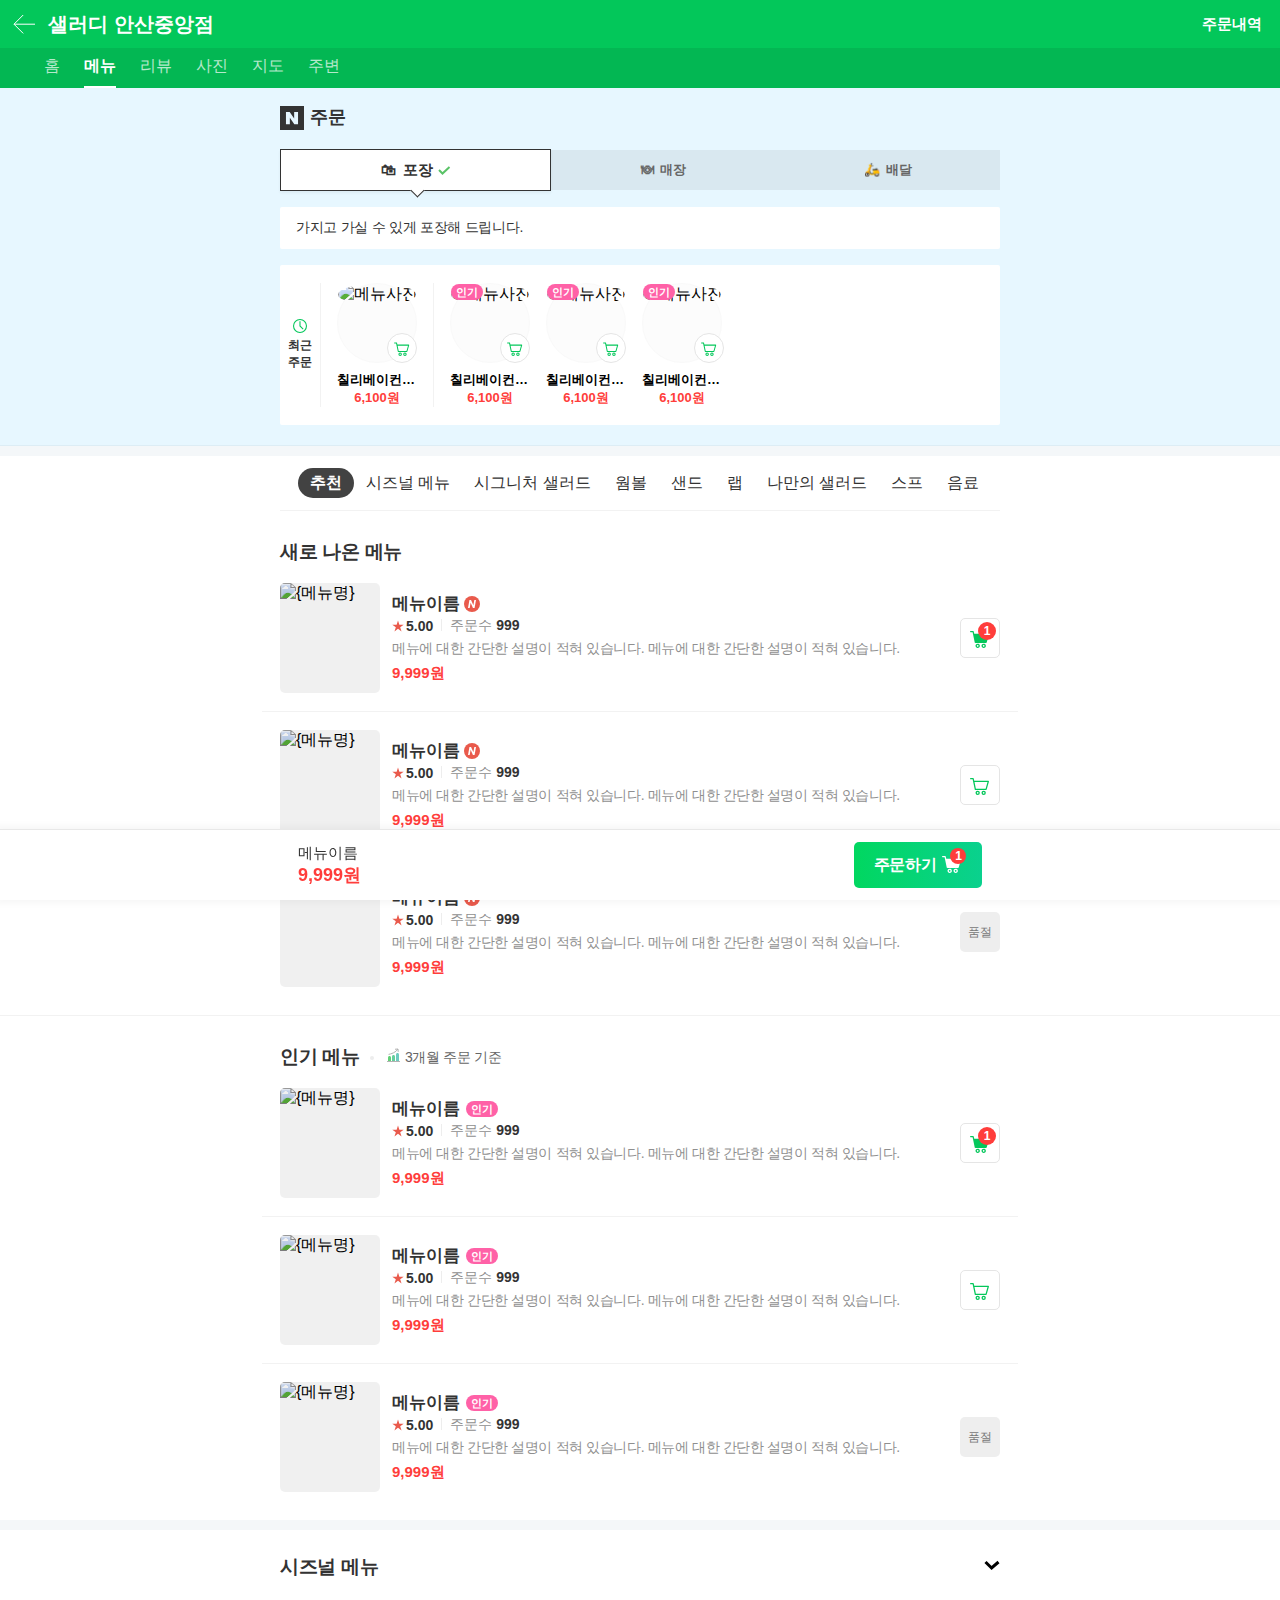
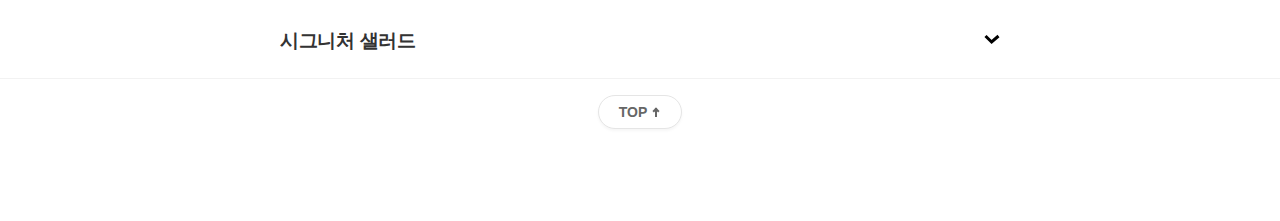
==== commit 5d3162ec: "0218 commit" ====
--- a/docs/index.html
+++ b/docs/index.html
@@ -77,49 +77,57 @@
                         <div class="recent-menu-area scroll-x" >
                             <ul class="recent-menu-list">
                                 <li class="recent-menu-item is-ordered">
+                                    <a href="./detail.html">
                                     <div class="menu-img-area">
                                         <img class="menu-img" src="https://via.placeholder.com/80" alt="메뉴사진">
-                                        <span class="badge-cart">
-                                            <img src="../assets/images/ico-cart.svg" alt="" class="ico-art">
-                                        </span>
                                     </div>
                                     <p class="menu-name">칠리베이컨 웜볼</p>
                                     <p class="menu-price">6,100원</p>
+                                </a>
+                                <a href="#" class="badge-cart">
+                                    <img src="../assets/images/ico-cart.svg" alt="주문하기" class="ico-art">
+                                </a>
                                 </li>
 
                                 <li class="recent-menu-item">
-                                    <div class="menu-img-area">
-                                        <span class="badge-popular">인기</span>
-                                        <img class="menu-img" src="https://via.placeholder.com/80" alt="메뉴사진">
-                                        <span class="badge-cart">
-                                            <img src="../assets/images/ico-cart.svg" alt="" class="ico-art">
-                                        </span>
-                                    </div>
-                                    <p class="menu-name">칠리베이컨 웜볼</p>
-                                    <p class="menu-price">6,100원</p>
+                                    <a href="./detail.html">
+                                        <div class="menu-img-area">
+                                            <span class="badge-popular">인기</span>
+                                            <img class="menu-img" src="https://via.placeholder.com/80" alt="메뉴사진">
+                                        </div>
+                                        <p class="menu-name">칠리베이컨 웜볼</p>
+                                        <p class="menu-price">6,100원</p>
+                                    </a>
+                                    <a href="#" class="badge-cart">
+                                        <img src="../assets/images/ico-cart.svg" alt="주문하기" class="ico-art">
+                                    </a>
                                 </li>
 
                                 <li class="recent-menu-item">
-                                    <div class="menu-img-area">
-                                        <span class="badge-popular">인기</span>
-                                        <img class="menu-img" src="https://via.placeholder.com/80" alt="메뉴사진">
-                                        <span class="badge-cart">
-                                            <img src="../assets/images/ico-cart.svg" alt="" class="ico-art">
-                                        </span>
-                                    </div>
-                                    <p class="menu-name">칠리베이컨 웜볼</p>
-                                    <p class="menu-price">6,100원</p>
+                                    <a href="./detail.html">
+                                        <div class="menu-img-area">
+                                            <span class="badge-popular">인기</span>
+                                            <img class="menu-img" src="https://via.placeholder.com/80" alt="메뉴사진">
+                                        </div>
+                                        <p class="menu-name">칠리베이컨 웜볼</p>
+                                        <p class="menu-price">6,100원</p>
+                                    </a>
+                                    <a href="#" class="badge-cart">
+                                        <img src="../assets/images/ico-cart.svg" alt="주문하기" class="ico-art">
+                                    </a>
                                 </li>
                                 <li class="recent-menu-item">
-                                    <div class="menu-img-area">
-                                        <span class="badge-popular">인기</span>
-                                        <img class="menu-img" src="https://via.placeholder.com/80" alt="메뉴사진">
-                                        <span class="badge-cart">
-                                            <img src="../assets/images/ico-cart.svg" alt="" class="ico-art">
-                                        </span>
-                                    </div>
-                                    <p class="menu-name">칠리베이컨 웜볼</p>
-                                    <p class="menu-price">6,100원</p>
+                                    <a href="./detail.html">
+                                        <div class="menu-img-area">
+                                            <span class="badge-popular">인기</span>
+                                            <img class="menu-img" src="https://via.placeholder.com/80" alt="메뉴사진">
+                                        </div>
+                                        <p class="menu-name">칠리베이컨 웜볼</p>
+                                        <p class="menu-price">6,100원</p>
+                                    </a>
+                                    <a href="#" class="badge-cart">
+                                        <img src="../assets/images/ico-cart.svg" alt="주문하기" class="ico-art">
+                                    </a>
                                 </li>
                             </ul>
                         </div>
--- a/assets/css/styles.css
+++ b/assets/css/styles.css
@@ -213,360 +213,6 @@
   justify-content: space-between;
   align-items: center;
   width: 100%;
-}
-
-.dimmed-layer {
-  position: fixed;
-  top: 0;
-  left: 0;
-  right: 0;
-  bottom: 0;
-  background-color: rgba(0, 0, 0, 0.8);
-  z-index: 9999;
-}
-
-.order-type-popup {
-  position: fixed;
-  bottom: 0;
-  left: 0;
-  right: 0;
-  padding: 32px 0 40px;
-  border-radius: 16px 16px 0 0;
-  background-color: #fff;
-  text-align: center;
-  z-index: 10000;
-}
-.order-type-popup .title {
-  font-size: 20px;
-  font-weight: 700;
-  color: #000;
-}
-.order-type-popup .type-list {
-  display: flex;
-  margin-top: 32px;
-}
-.order-type-popup .type-item {
-  flex: 1;
-}
-.order-type-popup .type-item + .type-item {
-  border-left: 1px solid #f2f2f2;
-}
-.order-type-popup .icon {
-  width: 100px;
-  height: auto;
-  color: #03c75a;
-}
-.order-type-popup .desc {
-  margin-top: 8px;
-  font-size: 15px;
-  line-height: 1.5;
-  font-weight: 600;
-  color: #000;
-}
-.order-type-popup .btn-selection {
-  display: inline-block;
-  margin-top: 10px;
-  padding: 6px 18px;
-  font-size: 16px;
-  font-weight: 700;
-  border-radius: 28px;
-  background-color: #424242;
-  color: #fff;
-}
-
-.order-info-area {
-  padding: 10px 18px 20px;
-  border-bottom: 1px solid rgba(0, 0, 0, 0.04);
-  background-color: #e7f7ff;
-}
-.order-info-area .info-main-title {
-  line-height: 39px;
-}
-.order-info-area .title {
-  display: flex;
-  align-items: center;
-  font-size: 18px;
-  font-weight: 700;
-  letter-spacing: -0.3px;
-  color: #333;
-}
-.order-info-area .title .ico-n-logo {
-  margin-right: 6px;
-  width: 24px;
-  height: 24px;
-}
-
-.tab-switch-box {
-  display: flex;
-  align-items: center;
-  margin-top: 12px;
-}
-.tab-switch-box .tab-switch {
-  flex: 1;
-  background-color: rgba(0, 0, 0, 0.06);
-  line-height: 40px;
-  text-align: center;
-  font-size: 13px;
-  font-weight: 700;
-  color: #666;
-  letter-spacing: -0.3px;
-}
-.tab-switch-box .tab-switch.is-active {
-  position: relative;
-  flex-grow: 1.2;
-  border: 1px solid #333;
-  background-color: #fff;
-  font-size: 15px;
-  color: #333;
-  box-shadow: 0 2px 3px 0 rgba(0, 0, 0, 0.05);
-}
-.tab-switch-box .tab-switch.is-active::after {
-  content: "";
-  position: absolute;
-  bottom: -9px;
-  left: 50%;
-  width: 10px;
-  height: 10px;
-  border: 1px solid;
-  border-width: 0 1px 1px 0;
-  background-color: #fff;
-  transform: rotate(45deg) translateX(-50%);
-}
-.tab-switch-box .tab-switch.is-active .ico-check {
-  display: inline-block;
-  margin-left: 4px;
-  vertical-align: middle;
-}
-.tab-switch-box .ico-check {
-  display: none;
-}
-
-.info-main-notice {
-  display: flex;
-  align-items: center;
-  margin-top: 16px;
-  padding: 12px 16px;
-  border-radius: 2px;
-  background: #fff;
-  font-size: 14px;
-  letter-spacing: -0.3px;
-  color: #333;
-}
-.info-main-notice.alert {
-  color: #ff3d3b;
-  font-weight: 700;
-}
-.info-main-notice .ico-clock {
-  margin-right: 6px;
-}
-
-.recent-order-area {
-  display: flex;
-  margin-top: 16px;
-  padding: 18px 0;
-  border-radius: 2px;
-  background-color: #fff;
-}
-.recent-order-area .recent-title {
-  display: flex;
-  flex-direction: column;
-  justify-content: center;
-  align-items: center;
-  flex-shrink: 0;
-  padding: 8px;
-  border-right: 1px solid #f2f2f2;
-  line-height: 1.42;
-  font-size: 12px;
-  font-weight: 700;
-  color: #333;
-}
-.recent-order-area .recent-title .ico-clock {
-  margin-bottom: 4px;
-  width: 14px;
-}
-.recent-order-area .recent-menu-list {
-  display: flex;
-}
-.recent-order-area .recent-menu-item {
-  box-sizing: content-box;
-  width: 80px;
-  padding-left: 16px;
-  text-align: center;
-}
-.recent-order-area .recent-menu-item.is-ordered {
-  padding-right: 16px;
-  border-right: 1px solid #f2f2f2;
-}
-.recent-order-area .recent-menu-item:last-child {
-  padding-right: 18px;
-}
-.recent-order-area .menu-img-area {
-  position: relative;
-  width: 80px;
-  height: 80px;
-  border: 1px solid #f9f9f9;
-  border-radius: 100%;
-  background-color: rgba(0, 0, 0, 0.01);
-}
-.recent-order-area .badge-popular {
-  position: absolute;
-  top: 0;
-  left: 0;
-  padding: 0 5px;
-  border-radius: 10px;
-  line-height: 16px;
-  font-size: 11px;
-  font-weight: 700;
-  background-color: #ff61a7;
-  color: #fff;
-}
-.recent-order-area .menu-img {
-  width: 100%;
-  height: 100%;
-  border-radius: 100%;
-}
-.recent-order-area .badge-cart {
-  position: absolute;
-  bottom: 0;
-  right: 0;
-  display: flex;
-  padding: 6px;
-  border: 1px solid #e5e5e5;
-  border-radius: 100%;
-  background-color: #fff;
-}
-.recent-order-area .ico-cart {
-  width: 16px;
-  height: 16px;
-}
-.recent-order-area .menu-name {
-  margin-top: 8px;
-  font-weight: 600;
-  font-size: 13px;
-  text-overflow: ellipsis;
-  white-space: nowrap;
-  overflow: hidden;
-}
-.recent-order-area .menu-price {
-  font-size: 13px;
-  font-weight: 600;
-  color: #ff3d3b;
-  text-overflow: ellipsis;
-  white-space: nowrap;
-  overflow: hidden;
-}
-
-.menu-category-area {
-  position: sticky;
-  top: 88px;
-  margin-top: 10px;
-  background-color: #fff;
-  z-index: 5500;
-}
-.menu-category-area .common-inner {
-  position: relative;
-  border-bottom: 1px solid #f2f2f2;
-}
-.menu-category-area .common-inner::before {
-  content: "";
-  position: absolute;
-  top: 0;
-  left: 0;
-  width: 18px;
-  height: 100%;
-  background-image: linear-gradient(to right, #fff 35%, rgba(255, 255, 255, 0));
-  pointer-events: none;
-  z-index: 1;
-}
-.menu-category-area .common-inner::after {
-  content: "";
-  position: absolute;
-  top: 0;
-  right: 0;
-  width: 18px;
-  height: 100%;
-  background-image: linear-gradient(to right, rgba(255, 255, 255, 0), #fff 65%);
-  pointer-events: none;
-  z-index: 1;
-}
-.menu-category-area .category-list {
-  display: flex;
-  align-items: center;
-  height: 54px;
-}
-.menu-category-area .category-item:first-child {
-  padding-left: 18px;
-}
-.menu-category-area .category-item:last-child {
-  padding-right: 18px;
-}
-.menu-category-area .category-tab {
-  display: flex;
-  align-items: center;
-  padding: 0 12px;
-  font-size: 16px;
-  border-radius: 15px;
-  height: 30px;
-  color: #333;
-}
-.menu-category-area .category-tab.is-active {
-  background-color: #424242;
-  font-weight: 700;
-  color: #fff;
-}
-
-.menu-list-area {
-  padding: 28px 18px 10px;
-  background-color: #fff;
-}
-.menu-list-area:not(.new):not(.popular) {
-  margin-top: 10px;
-}
-.menu-list-area.new {
-  border-bottom: 1px solid #f2f2f2;
-}
-.menu-list-area.is-closed {
-  padding: 24px 18px;
-}
-.menu-list-area.is-closed + .is-closed {
-  margin-top: 0;
-  border-bottom: 1px solid #f2f2f2;
-}
-.menu-list-area.is-closed .ico-arrow {
-  transform: rotate(180deg);
-}
-.menu-list-area.is-closed .menu-list {
-  display: none;
-}
-.menu-list-area .menu-category {
-  display: flex;
-  justify-content: space-between;
-  align-items: center;
-}
-.menu-list-area .title-area {
-  display: flex;
-  align-items: center;
-}
-.menu-list-area .title {
-  font-size: 19px;
-  font-weight: 700;
-  color: #333;
-  letter-spacing: -0.3px;
-}
-.menu-list-area .period {
-  font-size: 14px;
-  letter-spacing: -0.3px;
-  color: #666;
-}
-.menu-list-area .period::before {
-  content: "";
-  display: inline-block;
-  margin: 0 10px;
-  width: 4px;
-  height: 4px;
-  border-radius: 100%;
-  background-color: #ededed;
-  vertical-align: middle;
 }
 
 .menu-item {
@@ -682,6 +328,7 @@
   font-size: 14px;
 }
 .menu-info-group .menu-grade {
+  align-items: center;
   font-weight: 700;
   color: #333;
   display: flex;
@@ -707,6 +354,438 @@
   font-style: normal;
   font-weight: 700;
   color: #333;
+}
+
+.menu-detail-area {
+  background-color: #fff;
+}
+.menu-detail-area .menu-img {
+  position: relative;
+  height: 400px;
+  background-color: #f8fafb;
+  background-repeat: no-repeat;
+  background-position: center;
+  background-size: cover;
+  box-shadow: 0 2px 4px 0 rgba(0, 0, 0, 0.03);
+}
+.menu-detail-area .menu-img::before {
+  content: "";
+  position: absolute;
+  top: 0;
+  left: 0;
+  right: 0;
+  height: 130px;
+  background-image: linear-gradient(to bottom, #000, rgba(0, 0, 0, 0));
+  z-index: 1;
+  opacity: 0.2;
+}
+.menu-detail-area .menu-img::after {
+  content: "";
+  position: absolute;
+  bottom: 0;
+  left: 0;
+  right: 0;
+  height: 130px;
+  background-image: linear-gradient(to top, #000, rgba(0, 0, 0, 0));
+  z-index: 1;
+  opacity: 0.15;
+}
+.menu-detail-area .menu-info-area {
+  margin-top: -20px;
+  padding: 0 18px 20px;
+}
+.menu-detail-area .menu-info-area .common-inner {
+  position: relative;
+  padding: 18px;
+  background-color: #fff;
+  box-shadow: 0 0 4px 3px rgba(0, 0, 0, 0.04);
+  z-index: 1;
+}
+.menu-detail-area .menu-info-area .menu-info-group {
+  margin-top: 5px;
+}
+.menu-detail-area .menu-info-area .menu-info-group .menu-price {
+  line-height: 24px;
+  font-size: 19px;
+  font-weight: 700;
+  color: #ff3d3b;
+}
+.menu-detail-area .menu-info-area .menu-info-group .menu-grade::before,
+.menu-detail-area .menu-info-area .menu-info-group .menu-number-of-order::before {
+  content: "";
+  display: inline-block;
+  width: 1px;
+  height: 12px;
+  background: #ededed;
+  margin: 0 8px;
+}
+.menu-detail-area .menu-info-area .menu-info-group .menu-grade,
+.menu-detail-area .menu-info-area .menu-info-group .menu-number-of-order {
+  line-height: 24px;
+}
+.menu-detail-area .menu-info-area .menu-desc {
+  margin-top: 12px;
+  font-size: 15px;
+  line-height: 22px;
+  color: #333;
+}
+
+.dimmed-layer {
+  position: fixed;
+  top: 0;
+  left: 0;
+  right: 0;
+  bottom: 0;
+  background-color: rgba(0, 0, 0, 0.8);
+  z-index: 9999;
+}
+
+.order-type-popup {
+  position: fixed;
+  bottom: 0;
+  left: 0;
+  right: 0;
+  padding: 32px 0 40px;
+  border-radius: 16px 16px 0 0;
+  background-color: #fff;
+  text-align: center;
+  z-index: 10000;
+}
+.order-type-popup .title {
+  font-size: 20px;
+  font-weight: 700;
+  color: #000;
+}
+.order-type-popup .type-list {
+  display: flex;
+  margin-top: 32px;
+}
+.order-type-popup .type-item {
+  flex: 1;
+}
+.order-type-popup .type-item + .type-item {
+  border-left: 1px solid #f2f2f2;
+}
+.order-type-popup .icon {
+  width: 100px;
+  height: auto;
+  color: #03c75a;
+}
+.order-type-popup .desc {
+  margin-top: 8px;
+  font-size: 15px;
+  line-height: 1.5;
+  font-weight: 600;
+  color: #000;
+}
+.order-type-popup .btn-selection {
+  display: inline-block;
+  margin-top: 10px;
+  padding: 6px 18px;
+  font-size: 16px;
+  font-weight: 700;
+  border-radius: 28px;
+  background-color: #424242;
+  color: #fff;
+}
+
+.order-info-area {
+  padding: 10px 18px 20px;
+  border-bottom: 1px solid rgba(0, 0, 0, 0.04);
+  background-color: #e7f7ff;
+}
+.order-info-area .info-main-title {
+  line-height: 39px;
+}
+.order-info-area .title {
+  display: flex;
+  align-items: center;
+  font-size: 18px;
+  font-weight: 700;
+  letter-spacing: -0.3px;
+  color: #333;
+}
+.order-info-area .title .ico-n-logo {
+  margin-right: 6px;
+  width: 24px;
+  height: 24px;
+}
+
+.tab-switch-box {
+  display: flex;
+  align-items: center;
+  margin-top: 12px;
+}
+.tab-switch-box .tab-switch {
+  flex: 1;
+  background-color: rgba(0, 0, 0, 0.06);
+  line-height: 40px;
+  text-align: center;
+  font-size: 13px;
+  font-weight: 700;
+  color: #666;
+  letter-spacing: -0.3px;
+}
+.tab-switch-box .tab-switch.is-active {
+  position: relative;
+  flex-grow: 1.2;
+  border: 1px solid #333;
+  background-color: #fff;
+  font-size: 15px;
+  color: #333;
+  box-shadow: 0 2px 3px 0 rgba(0, 0, 0, 0.05);
+}
+.tab-switch-box .tab-switch.is-active::after {
+  content: "";
+  position: absolute;
+  bottom: -9px;
+  left: 50%;
+  width: 10px;
+  height: 10px;
+  border: 1px solid;
+  border-width: 0 1px 1px 0;
+  background-color: #fff;
+  transform: rotate(45deg) translateX(-50%);
+}
+.tab-switch-box .tab-switch.is-active .ico-check {
+  display: inline-block;
+  margin-left: 4px;
+  vertical-align: middle;
+}
+.tab-switch-box .ico-check {
+  display: none;
+}
+
+.info-main-notice {
+  display: flex;
+  align-items: center;
+  margin-top: 16px;
+  padding: 12px 16px;
+  border-radius: 2px;
+  background: #fff;
+  font-size: 14px;
+  letter-spacing: -0.3px;
+  color: #333;
+}
+.info-main-notice.alert {
+  color: #ff3d3b;
+  font-weight: 700;
+}
+.info-main-notice .ico-clock {
+  margin-right: 6px;
+}
+
+.recent-order-area {
+  display: flex;
+  margin-top: 16px;
+  padding: 18px 0;
+  border-radius: 2px;
+  background-color: #fff;
+}
+.recent-order-area .recent-title {
+  display: flex;
+  flex-direction: column;
+  justify-content: center;
+  align-items: center;
+  flex-shrink: 0;
+  padding: 8px;
+  border-right: 1px solid #f2f2f2;
+  line-height: 1.42;
+  font-size: 12px;
+  font-weight: 700;
+  color: #333;
+}
+.recent-order-area .recent-title .ico-clock {
+  margin-bottom: 4px;
+  width: 14px;
+}
+.recent-order-area .recent-menu-list {
+  display: flex;
+}
+.recent-order-area .recent-menu-item {
+  box-sizing: content-box;
+  position: relative;
+  width: 80px;
+  padding-right: 16px;
+  text-align: center;
+}
+.recent-order-area .recent-menu-item.is-ordered {
+  padding-left: 16px;
+  border-right: 1px solid #f2f2f2;
+}
+.recent-order-area .recent-menu-item.is-ordered + .recent-menu-item {
+  padding-left: 16px;
+}
+.recent-order-area .recent-menu-item:last-child {
+  padding-right: 18px;
+}
+.recent-order-area .menu-img-area {
+  position: relative;
+  width: 80px;
+  height: 80px;
+  border: 1px solid #f9f9f9;
+  border-radius: 100%;
+  background-color: rgba(0, 0, 0, 0.01);
+}
+.recent-order-area .badge-popular {
+  position: absolute;
+  top: 0;
+  left: 0;
+  padding: 0 5px;
+  border-radius: 10px;
+  line-height: 16px;
+  font-size: 11px;
+  font-weight: 700;
+  background-color: #ff61a7;
+  color: #fff;
+}
+.recent-order-area .menu-img {
+  width: 100%;
+  height: 100%;
+  border-radius: 100%;
+}
+.recent-order-area .badge-cart {
+  position: absolute;
+  top: 50px;
+  right: 16px;
+  display: flex;
+  padding: 6px;
+  border: 1px solid #e5e5e5;
+  border-radius: 100%;
+  background-color: #fff;
+}
+.recent-order-area .ico-cart {
+  width: 16px;
+  height: 16px;
+}
+.recent-order-area .menu-name {
+  margin-top: 8px;
+  font-weight: 600;
+  font-size: 13px;
+  text-overflow: ellipsis;
+  white-space: nowrap;
+  overflow: hidden;
+}
+.recent-order-area .menu-price {
+  font-size: 13px;
+  font-weight: 600;
+  color: #ff3d3b;
+  text-overflow: ellipsis;
+  white-space: nowrap;
+  overflow: hidden;
+}
+
+.menu-category-area {
+  position: sticky;
+  top: 88px;
+  margin-top: 10px;
+  background-color: #fff;
+  z-index: 5500;
+}
+.menu-category-area .common-inner {
+  position: relative;
+  border-bottom: 1px solid #f2f2f2;
+}
+.menu-category-area .common-inner::before {
+  content: "";
+  position: absolute;
+  top: 0;
+  left: 0;
+  width: 18px;
+  height: 100%;
+  background-image: linear-gradient(to right, #fff 35%, rgba(255, 255, 255, 0));
+  pointer-events: none;
+  z-index: 1;
+}
+.menu-category-area .common-inner::after {
+  content: "";
+  position: absolute;
+  top: 0;
+  right: 0;
+  width: 18px;
+  height: 100%;
+  background-image: linear-gradient(to right, rgba(255, 255, 255, 0), #fff 65%);
+  pointer-events: none;
+  z-index: 1;
+}
+.menu-category-area .category-list {
+  display: flex;
+  align-items: center;
+  height: 54px;
+}
+.menu-category-area .category-item:first-child {
+  padding-left: 18px;
+}
+.menu-category-area .category-item:last-child {
+  padding-right: 18px;
+}
+.menu-category-area .category-tab {
+  display: flex;
+  align-items: center;
+  padding: 0 12px;
+  font-size: 16px;
+  border-radius: 15px;
+  height: 30px;
+  color: #333;
+}
+.menu-category-area .category-tab.is-active {
+  background-color: #424242;
+  font-weight: 700;
+  color: #fff;
+}
+
+.menu-list-area {
+  padding: 28px 18px 10px;
+  background-color: #fff;
+}
+.menu-list-area:not(.new):not(.popular) {
+  margin-top: 10px;
+}
+.menu-list-area.new {
+  border-bottom: 1px solid #f2f2f2;
+}
+.menu-list-area.is-closed {
+  padding: 24px 18px;
+}
+.menu-list-area.is-closed + .is-closed {
+  margin-top: 0;
+  border-bottom: 1px solid #f2f2f2;
+}
+.menu-list-area.is-closed .ico-arrow {
+  transform: rotate(180deg);
+}
+.menu-list-area.is-closed .menu-list {
+  display: none;
+}
+.menu-list-area .menu-category {
+  display: flex;
+  justify-content: space-between;
+  align-items: center;
+}
+.menu-list-area .title-area {
+  display: flex;
+  align-items: center;
+}
+.menu-list-area .title {
+  font-size: 19px;
+  font-weight: 700;
+  color: #333;
+  letter-spacing: -0.3px;
+}
+.menu-list-area .period {
+  font-size: 14px;
+  letter-spacing: -0.3px;
+  color: #666;
+}
+.menu-list-area .period::before {
+  content: "";
+  display: inline-block;
+  margin: 0 10px;
+  width: 4px;
+  height: 4px;
+  border-radius: 100%;
+  background-color: #ededed;
+  vertical-align: middle;
 }
 
 .order-box-area {
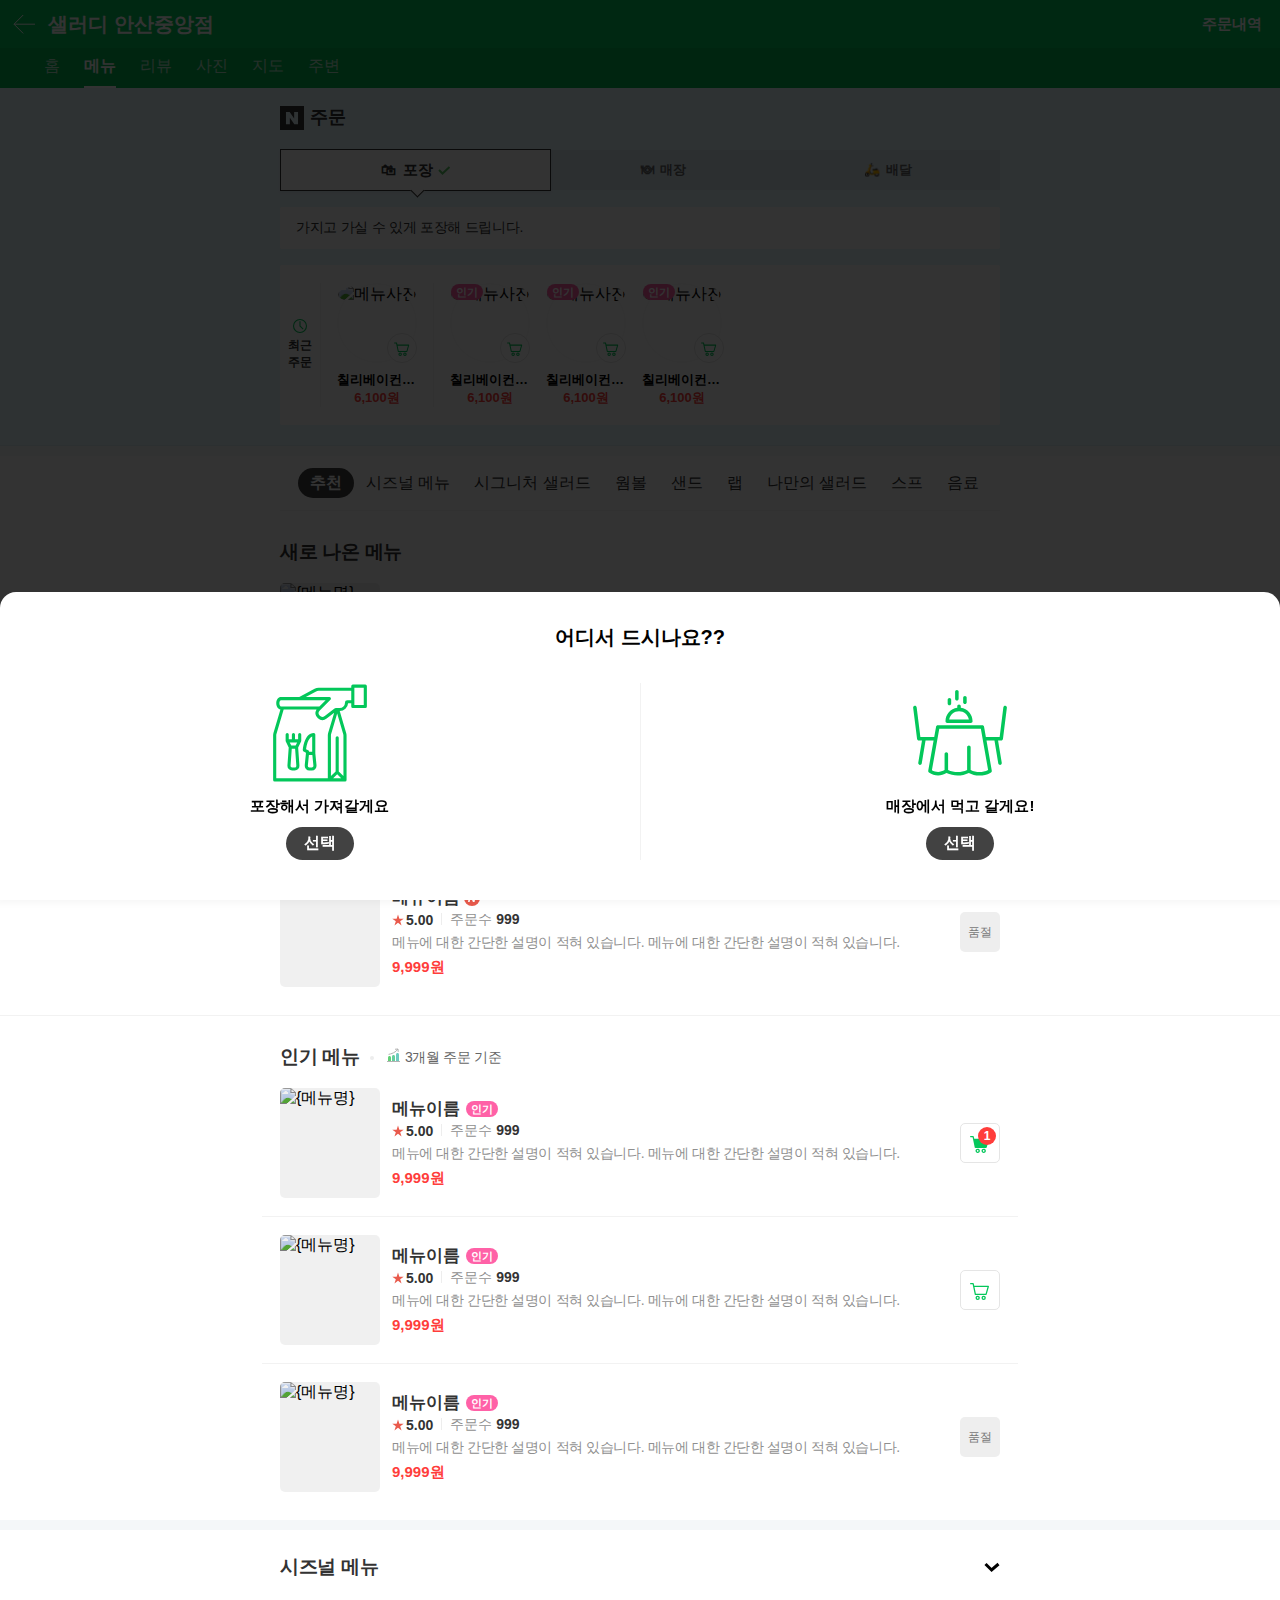
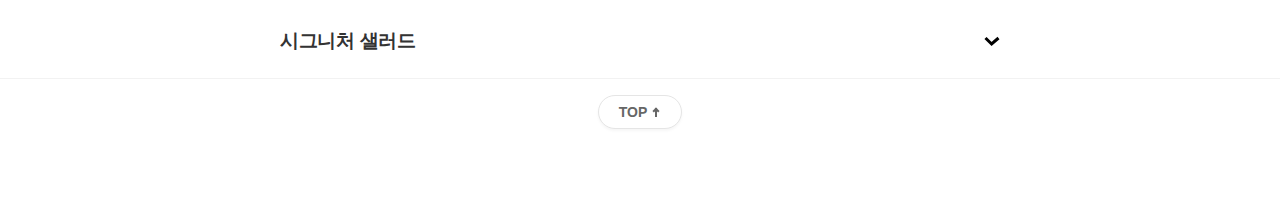
==== commit a12ac149: "0224 commit" ====
--- a/docs/index.html
+++ b/docs/index.html
@@ -450,7 +450,7 @@
     <div class="order-type-popup hidden">
         <p class="title">어디서 드시나요??</p>
         <div class="type-list">
-            <a href="#" class="type-item">
+            <a href="#" class="type-item" onClick="popupClose()">
                 <svg class="icon" xmlns="http://www.w3.org/2000/svg" viewBox="0 0 512 512" width="512" height="512">
                     <path fill="currentColor"
                         d="M232,359.6V264a8,8,0,0,0-8-8c-48.86,0-55.71,83.833-55.978,87.4a8,8,0,0,0,4.4,7.754L184,356.944v2.66l-6.2,62.008A24,24,0,0,0,201.68,448h12.64A24,24,0,0,0,238.2,421.612ZM184.549,339.33a175.605,175.605,0,0,1,7.365-33.019c6.148-18.091,14.226-29.1,24.086-32.853V352H200a8,8,0,0,0-4.422-7.155Zm35.7,90.038A7.91,7.91,0,0,1,214.32,432H201.68a8,8,0,0,1-7.961-8.8L199.24,368h17.52l5.521,55.2A7.908,7.908,0,0,1,220.252,429.368Z" />
@@ -462,7 +462,7 @@
                 <p class="desc">포장해서 가져갈게요</p>
                 <span class="btn-selection">선택</span>
             </a>
-            <a href="#" class="type-item">
+            <a href="#" class="type-item" onClick="popupClose()">
                 <svg class="icon" height="637pt" viewBox="-20 -46 637.33396 637" width="637pt"
                     xmlns="http://www.w3.org/2000/svg">
                     <path fill="currentColor"
@@ -481,6 +481,30 @@
             </a>
         </div>
     </div>
+
+    <script>
+        window.onload = function () {
+            popupOpen();
+        }
+        const popupOpen = () => {
+            document.querySelector('.dimmed-layer').classList.remove('hidden');
+            document.querySelector('.order-type-popup').classList.remove('hidden');
+        }
+        const popupClose = () => {
+            document.querySelector('.dimmed-layer').classList.add('hidden');
+            document.querySelector('.order-type-popup').classList.add('hidden');
+        }
+
+        // 메뉴 리스트 토글
+        const btnToggle = document.querySelectorAll('.btn-toggle');
+        const toggleMenuList = (e) => {
+            e.currentTarget.closest('.menu-list-area').classList.toggle('is-closed');
+        }
+
+        btnToggle.forEach(function (e) {
+            e.addEventListener('click', toggleMenuList);
+        })
+    </script>
 </body>
 
 </html>--- a/assets/css/styles.css
+++ b/assets/css/styles.css
@@ -90,13 +90,13 @@
 input::placeholder,
 textarea::placeholder {
   /* Chrome, Safari, Firefox */
-  color: #444;
+  color: #c9c9c9;
   opacity: 1;
 }
 input:-ms-input-placeholder,
 textarea:-ms-input-placeholder {
   /* IE, Edge */
-  color: #444;
+  color: #c9c9c9;
   opacity: 1;
 }
 input[readonly]::placeholder, input:disabled::placeholder,
@@ -144,6 +144,20 @@
 }
 .scroll-x::-webkit-scrollbar {
   display: none;
+}
+
+body.scroll-off {
+  overflow: hidden;
+  -ms-touch-action: none;
+  touch-action: none;
+}
+
+.fw700 {
+  font-weight: 700;
+}
+
+.color-point {
+  color: #ff3d3b;
 }
 
 .header_area {
@@ -356,6 +370,185 @@
   color: #333;
 }
 
+.amount-select {
+  display: flex;
+  align-items: center;
+  height: 35px;
+}
+.amount-select .btn-minus,
+.amount-select .btn-plus {
+  position: relative;
+  display: flex;
+  justify-content: center;
+  align-items: center;
+  width: 35px;
+  height: 35px;
+  border: 1px solid #e3e3e3;
+  background-color: #f8fafb;
+  color: #333;
+}
+.amount-select .btn-minus.enabled,
+.amount-select .btn-plus.enabled {
+  border-color: #00d708;
+  background-color: #00d708;
+  color: #fff;
+}
+.amount-select .btn-minus.disabled, .amount-select .btn-minus:disabled,
+.amount-select .btn-plus.disabled,
+.amount-select .btn-plus:disabled {
+  color: #eee;
+}
+.amount-select .btn-minus::before,
+.amount-select .btn-plus::before {
+  content: "";
+  display: block;
+  width: 13px;
+  height: 1px;
+  background-color: currentColor;
+}
+.amount-select .btn-minus {
+  border-radius: 3px 0 0 3px;
+}
+.amount-select .btn-plus {
+  border-radius: 0 3px 3px 0;
+}
+.amount-select .btn-plus::after {
+  content: "";
+  position: absolute;
+  top: 50%;
+  left: 50%;
+  display: block;
+  width: 1px;
+  height: 13px;
+  background-color: currentColor;
+  transform: translate(-50%, -45%);
+}
+.amount-select .amount {
+  display: flex;
+  justify-content: center;
+  align-items: center;
+  width: 50px;
+  height: 35px;
+  border-top: 1px solid #e3e3e3;
+  border-bottom: 1px solid #e3e3e3;
+  font-weight: 700;
+  color: #242424;
+}
+.amount-select .amount.disabled {
+  font-weight: 400;
+  color: #c9c9c9;
+}
+
+.go-to-top {
+  padding: 16px 0 32px;
+  background-color: #fff;
+  text-align: center;
+  margin-bottom: 60px;
+}
+.go-to-top .link {
+  display: inline-block;
+  padding: 8px 20px;
+  border-radius: 20px;
+  border: 1px solid #e5e5e5;
+  background-color: #fff;
+  font-size: 14px;
+  font-weight: 700;
+  color: #666;
+  box-shadow: 0 2px 3px 0 rgba(0, 0, 0, 0.04);
+  text-transform: uppercase;
+}
+.go-to-top .ico-up {
+  position: relative;
+  display: inline-block;
+  margin-left: 4px;
+  width: 10px;
+  height: 10px;
+}
+.go-to-top .ico-up::before {
+  content: "";
+  position: absolute;
+  top: 4px;
+  left: 50%;
+  width: 5px;
+  height: 5px;
+  border-top: 2px solid #666;
+  border-left: 2px solid #666;
+  transform: translate(-50%, -50%) rotate(45deg);
+}
+.go-to-top .ico-up::after {
+  content: "";
+  position: absolute;
+  top: 1px;
+  left: 50%;
+  width: 2px;
+  height: 9px;
+  background-color: #666;
+  transform: translateX(-50%);
+}
+
+.modal-wrapper {
+  position: fixed;
+  top: 0;
+  left: 0;
+  right: 0;
+  bottom: 0;
+  z-index: 10000;
+}
+.modal-wrapper .modal-container {
+  position: fixed;
+  top: 50%;
+  left: 50%;
+  width: calc(100% - 32px);
+  border-radius: 12px;
+  max-width: 324px;
+  background-color: #fff;
+  text-align: center;
+  transform: translate(-50%, -50%);
+  overflow: hidden;
+  z-index: 10001;
+}
+.modal-wrapper .modal-content {
+  position: relative;
+  padding: 24px 30px;
+  color: #333;
+}
+.modal-wrapper .modal-content .btn-close {
+  position: absolute;
+  top: 0;
+  right: 0;
+  display: flex;
+  padding: 16px;
+}
+.modal-wrapper .modal-content .modal-icon {
+  opacity: 0.7;
+}
+.modal-wrapper .modal-content .modal-title {
+  margin-top: 8px;
+  font-size: 20px;
+  font-weight: 700;
+}
+.modal-wrapper .modal-content .modal-desc {
+  margin-top: 8px;
+  color: #000;
+  letter-spacing: -0.3px;
+}
+.modal-wrapper .btn-area {
+  display: flex;
+}
+.modal-wrapper .btn-area button {
+  flex: 1;
+  padding: 16px 0;
+  font-size: 18px;
+}
+.modal-wrapper .btn-area .btn-cancel {
+  background-color: #edf1f4;
+  color: #333;
+}
+.modal-wrapper .btn-area .btn-confirm {
+  background-image: linear-gradient(to left, #3accff, #2cec88);
+  color: #fff;
+}
+
 .menu-detail-area {
   background-color: #fff;
 }
@@ -428,6 +621,1253 @@
   font-size: 15px;
   line-height: 22px;
   color: #333;
+}
+.menu-detail-area .order-type-area {
+  margin-top: 20px;
+  padding-top: 20px;
+  border-top: 1px solid #f2f2f2;
+}
+.menu-detail-area .order-type-area .type-select,
+.menu-detail-area .order-type-area .type-amount {
+  display: flex;
+  justify-content: space-between;
+  align-items: center;
+}
+.menu-detail-area .order-type-area .type-select .title {
+  display: flex;
+  align-items: center;
+  font-size: 15px;
+  font-weight: 700;
+  letter-spacing: -0.3px;
+  color: #333;
+}
+.menu-detail-area .order-type-area .type-select .ico-n-logo {
+  margin-right: 4px;
+  width: 20px;
+}
+.menu-detail-area .order-type-area .type-select .tab-switch-box {
+  margin-top: 0;
+  border-radius: 3px;
+  overflow: hidden;
+}
+.menu-detail-area .order-type-area .type-select .tab-switch {
+  width: 80px;
+  font-size: 13px;
+}
+.menu-detail-area .order-type-area .type-select .tab-switch.is-active {
+  flex: 1;
+  border-radius: 3px;
+}
+.menu-detail-area .order-type-area .type-select .tab-switch.is-active::after {
+  display: none;
+}
+.menu-detail-area .order-type-area .type-select .tab-switch + .tab-switch {
+  position: relative;
+}
+.menu-detail-area .order-type-area .type-select .tab-switch + .tab-switch::before {
+  content: "";
+  display: block;
+  position: absolute;
+  top: 10px;
+  left: 0;
+  width: 1px;
+  height: 17px;
+  background-color: #e7e7e7;
+}
+.menu-detail-area .order-type-area .type-amount {
+  margin-top: 20px;
+}
+.menu-detail-area .order-type-area .type-amount .title {
+  font-size: 14px;
+  font-weight: 700;
+  letter-spacing: -0.3px;
+  color: #333;
+}
+.menu-detail-area .order-type-area .btn-order {
+  display: block;
+  margin-top: 20px;
+  padding: 0 16px;
+  width: 100%;
+  line-height: 46px;
+  border-radius: 3px;
+  font-weight: 700;
+  background-color: #01d768;
+  color: #fff;
+  text-overflow: ellipsis;
+  white-space: nowrap;
+  overflow: hidden;
+}
+.menu-detail-area .order-type-area .btn-order:disabled {
+  background-color: #c9c9c9;
+  color: #fff;
+}
+
+.option-popup-area {
+  position: fixed;
+  top: 0;
+  left: 0;
+  width: 100%;
+  height: 100%;
+  overflow: hidden;
+  z-index: 5000;
+}
+.option-popup-area .menu-option-popup {
+  position: fixed;
+  bottom: 0;
+  display: flex;
+  flex-direction: column;
+  width: 100%;
+  max-height: -webkit-calc(100% - 45px);
+  background-color: #f4f7f9;
+  z-index: 10000;
+}
+.option-popup-area .content-top-pattern {
+  position: absolute;
+  top: -11px;
+  width: 100%;
+  height: 11px;
+  fill: white;
+}
+.option-popup-area .content-top {
+  border-bottom: 1px solid #ededed;
+  background-color: #fff;
+  box-shadow: 0 0 15px 0 rgba(0, 0, 0, 0.08);
+  z-index: 1;
+}
+.option-popup-area .content-top .common-inner {
+  position: relative;
+  display: flex;
+  align-items: center;
+  padding: 18px 18px 20px;
+}
+.option-popup-area .content-top .menu-img-area {
+  position: relative;
+  margin-right: 16px;
+  width: 70px;
+  height: 70px;
+  border-radius: 100%;
+  overflow: hidden;
+}
+.option-popup-area .content-top .menu-img-area::after {
+  content: "";
+  position: absolute;
+  top: 0;
+  left: 0;
+  width: 100%;
+  height: 100%;
+  background-color: rgba(43, 29, 0, 0.1);
+}
+.option-popup-area .content-top .menu-detail-area {
+  flex: 1;
+  padding-right: 36px;
+}
+.option-popup-area .content-top .menu-name {
+  display: flex;
+  align-items: center;
+  font-weight: 700;
+}
+.option-popup-area .content-top .menu-name .name {
+  font-size: 18px;
+}
+.option-popup-area .content-top .menu-name .badge {
+  margin-left: 6px;
+  padding: 0 7px;
+  border-radius: 8px;
+  background-color: #333;
+  font-size: 11px;
+  line-height: 16px;
+  letter-spacing: -0.3px;
+  color: #fff;
+}
+.option-popup-area .content-top .amount-select {
+  margin-top: 12px;
+}
+.option-popup-area .content-top .btn-close {
+  position: absolute;
+  top: 0;
+  right: 0;
+  width: 48px;
+  height: 48px;
+}
+.option-popup-area .content-body {
+  overflow-y: auto;
+  -webkit-overflow-scrolling: touch;
+}
+.option-popup-area .content-body .option-group {
+  background-color: #fff;
+}
+.option-popup-area .content-body .option-group + .option-group {
+  margin-top: 12px;
+}
+.option-popup-area .content-body .option-title {
+  padding: 18px 18px;
+  border-bottom: 1px dashed #ecf0f2;
+  font-weight: 800;
+  margin-left: auto;
+  margin-right: auto;
+  max-width: 720px;
+}
+.option-popup-area .content-body .option-title .title {
+  display: flex;
+  align-items: center;
+  font-size: 18px;
+}
+.option-popup-area .content-body .option-title .badge {
+  margin-right: 8px;
+  padding: 0 4px;
+  border-radius: 3px;
+  background-color: #d0d0d0;
+  line-height: 17px;
+  font-size: 13px;
+  color: #fff;
+}
+.option-popup-area .content-body .option-title .badge.required {
+  background-color: #000;
+}
+.option-popup-area .content-body .option-title .desc {
+  margin-top: 2px;
+  line-height: 24px;
+  font-size: 15px;
+  font-weight: 400;
+}
+.option-popup-area .content-body .option-list {
+  padding: 24px 18px 24px 28px;
+  margin-left: auto;
+  margin-right: auto;
+  max-width: 720px;
+}
+.option-popup-area .content-body .option-item {
+  display: flex;
+  justify-content: space-between;
+  align-items: center;
+}
+.option-popup-area .content-body .option-item:not(:first-child) {
+  margin-top: 14px;
+}
+.option-popup-area .content-body .option-item .label {
+  display: flex;
+  justify-content: space-between;
+  align-items: center;
+  width: 100%;
+  font-size: 17px;
+}
+.option-popup-area .content-body .option-item .label.checked {
+  font-weight: 700;
+}
+.option-popup-area .content-body .option-item .label.checked .price {
+  color: #ff3d3b;
+}
+.option-popup-area .content-body .option-item .label .label-txt {
+  padding-right: 8px;
+}
+.option-popup-area .content-body .option-item .label .label-icon {
+  display: inline-flex;
+  flex-shrink: 0;
+  width: 28px;
+  height: 28px;
+  border: 1px solid #e5e5e5;
+  background-color: #fff;
+}
+.option-popup-area .content-body .option-item .input-radio:checked + .label,
+.option-popup-area .content-body .option-item .input-check:checked + .label {
+  font-weight: 700;
+}
+.option-popup-area .content-body .option-item .input-radio + .label .label-icon {
+  border-radius: 100%;
+}
+.option-popup-area .content-body .option-item .input-radio:checked + .label .label-icon {
+  border: 8px solid #01d768;
+}
+.option-popup-area .content-body .option-item .input-check + .label .label-icon {
+  border-radius: 3px;
+}
+.option-popup-area .content-body .option-item .input-check:checked + .label .price {
+  font-weight: 600;
+  color: #ff3d3b;
+}
+.option-popup-area .content-body .option-item .input-check:checked + .label .label-icon {
+  position: relative;
+  border-color: #01d768;
+  background-color: #01d768;
+}
+.option-popup-area .content-body .option-item .input-check:checked + .label .label-icon::before {
+  content: "";
+  width: 14px;
+  position: absolute;
+  top: 6px;
+  right: 6px;
+  height: 9px;
+  border: 2px solid #fff;
+  border-width: 0 0 2px 2px;
+  transform: rotate(-45deg);
+}
+.option-popup-area .content-body .content-bottom {
+  padding: 0 10px 10px;
+}
+.option-popup-area .content-body .content-bottom .btn-order {
+  margin-left: auto;
+  margin-right: auto;
+  max-width: 720px;
+  display: block;
+  width: 100%;
+  line-height: 52px;
+  border-radius: 3px;
+  font-weight: 700;
+  background-color: #01d768;
+  color: #fff;
+  text-overflow: ellipsis;
+  white-space: nowrap;
+  overflow: hidden;
+}
+.option-popup-area .content-body .content-bottom .btn-order:disabled {
+  background-color: #c9c9c9;
+  color: #fff;
+}
+
+.menu-review-area .orderer-img-area {
+  padding-bottom: 22px;
+  background: #fff;
+}
+.menu-review-area .orderer-img-area .title {
+  padding: 6px 18px 12px;
+}
+.menu-review-area .title {
+  line-height: 22px;
+  font-size: 17px;
+  font-weight: 700;
+  letter-spacing: -0.3px;
+  color: grey;
+}
+.menu-review-area .title .num {
+  margin-left: 6px;
+  color: #01d768;
+}
+.menu-review-area .orderer-pic-list {
+  display: flex;
+}
+.menu-review-area .orderer-pic-item {
+  display: flex;
+}
+.menu-review-area .orderer-pic-item + .orderer-pic-item {
+  margin-left: 1px;
+}
+.menu-review-area .orderer-pic-item:first-child::before, .menu-review-area .orderer-pic-item:last-child::after {
+  content: "";
+  display: block;
+  width: 18px;
+  height: 100%;
+}
+.menu-review-area .orderer-pic-link {
+  position: relative;
+  display: flex;
+}
+.menu-review-area .orderer-pic-link::after {
+  content: "";
+  position: absolute;
+  top: 0;
+  left: 0;
+  right: 0;
+  bottom: 0;
+  background-color: rgba(0, 0, 0, 0.05);
+}
+.menu-review-area .orderer-review-area {
+  margin-top: 12px;
+  background-color: #fff;
+}
+.menu-review-area .orderer-review-area .title {
+  padding: 16px 18px;
+}
+.menu-review-area .review-list {
+  border-top: 1px solid #f2f4f6;
+}
+.menu-review-area .review-item {
+  padding: 16px 18px;
+  border-bottom: 1px solid #f2f4f6;
+}
+.menu-review-area .review-star {
+  display: flex;
+  align-items: center;
+  font-size: 15px;
+  font-weight: 600;
+  color: #242424;
+  transform: translateX(-2px);
+}
+.menu-review-area .ico-star-group {
+  position: relative;
+  margin-right: 6px;
+  display: inline-block;
+  width: 77px;
+  height: 13px;
+  background: url("../images/ico-star-group.svg") no-repeat center left;
+}
+.menu-review-area .ico-star-group-fill {
+  position: absolute;
+  top: 0;
+  left: 0;
+  display: inline-block;
+  width: 100%;
+  height: 100%;
+  background: url("../images/ico-star-group-fill.svg") no-repeat center left;
+}
+.menu-review-area .review-text {
+  margin-top: 4px;
+  line-height: 24px;
+  color: #333;
+}
+.menu-review-area .review-info {
+  color: #8f8f8f;
+  font-size: 14px;
+  letter-spacing: -0.4px;
+  margin-top: 8px;
+}
+.menu-review-area .review-date::before {
+  content: "";
+  display: inline-block;
+  margin: 0 8px;
+  width: 1px;
+  height: 12px;
+  background-color: #e1e5e7;
+  vertical-align: middle;
+}
+.menu-review-area .btn-more {
+  display: flex;
+  justify-content: center;
+  align-items: center;
+  width: 100%;
+  height: 50px;
+  font-size: 16px;
+  font-weight: 500;
+  color: #424242;
+}
+.menu-review-area .btn-more::after {
+  content: "";
+  margin-left: 6px;
+  margin-bottom: 6px;
+  width: 8px;
+  height: 8px;
+  border-top: 1px solid;
+  border-right: 1px solid;
+  transform: rotate(135deg);
+}
+
+.order-type-popup {
+  position: fixed;
+  bottom: 0;
+  left: 0;
+  right: 0;
+  padding: 32px 0 40px;
+  border-radius: 16px 16px 0 0;
+  background-color: #fff;
+  text-align: center;
+  z-index: 10000;
+}
+.order-type-popup .title {
+  font-size: 20px;
+  font-weight: 700;
+  color: #000;
+}
+.order-type-popup .type-list {
+  display: flex;
+  margin-top: 32px;
+}
+.order-type-popup .type-item {
+  flex: 1;
+}
+.order-type-popup .type-item + .type-item {
+  border-left: 1px solid #f2f2f2;
+}
+.order-type-popup .icon {
+  width: 100px;
+  height: auto;
+  color: #03c75a;
+}
+.order-type-popup .desc {
+  margin-top: 8px;
+  font-size: 15px;
+  line-height: 1.5;
+  font-weight: 600;
+  color: #000;
+}
+.order-type-popup .btn-selection {
+  display: inline-block;
+  margin-top: 10px;
+  padding: 6px 18px;
+  font-size: 16px;
+  font-weight: 700;
+  border-radius: 28px;
+  background-color: #424242;
+  color: #fff;
+}
+
+.order-info-area {
+  padding: 10px 18px 20px;
+  border-bottom: 1px solid rgba(0, 0, 0, 0.04);
+  background-color: #e7f7ff;
+}
+.order-info-area .info-main-title {
+  line-height: 39px;
+}
+.order-info-area .title {
+  display: flex;
+  align-items: center;
+  font-size: 18px;
+  font-weight: 700;
+  letter-spacing: -0.3px;
+  color: #333;
+}
+.order-info-area .title .ico-n-logo {
+  margin-right: 6px;
+  width: 24px;
+  height: 24px;
+}
+
+.tab-switch-box {
+  display: flex;
+  align-items: center;
+  margin-top: 12px;
+}
+.tab-switch-box .tab-switch {
+  flex: 1;
+  background-color: rgba(0, 0, 0, 0.06);
+  line-height: 40px;
+  text-align: center;
+  font-size: 13px;
+  font-weight: 700;
+  color: #666;
+  letter-spacing: -0.3px;
+}
+.tab-switch-box .tab-switch.is-active {
+  position: relative;
+  flex-grow: 1.2;
+  border: 1px solid #333;
+  background-color: #fff;
+  font-size: 15px;
+  color: #333;
+  box-shadow: 0 2px 3px 0 rgba(0, 0, 0, 0.05);
+}
+.tab-switch-box .tab-switch.is-active::after {
+  content: "";
+  position: absolute;
+  bottom: -9px;
+  left: 50%;
+  width: 10px;
+  height: 10px;
+  border: 1px solid;
+  border-width: 0 1px 1px 0;
+  background-color: #fff;
+  transform: rotate(45deg) translateX(-50%);
+}
+.tab-switch-box .tab-switch.is-active .ico-check {
+  display: inline-block;
+  margin-left: 4px;
+  vertical-align: middle;
+}
+.tab-switch-box .ico-check {
+  display: none;
+}
+
+.info-main-notice {
+  display: flex;
+  align-items: center;
+  margin-top: 16px;
+  padding: 12px 16px;
+  border-radius: 2px;
+  background: #fff;
+  font-size: 14px;
+  letter-spacing: -0.3px;
+  color: #333;
+}
+.info-main-notice.alert {
+  color: #ff3d3b;
+  font-weight: 700;
+}
+.info-main-notice .ico-clock {
+  margin-right: 6px;
+}
+
+.recent-order-area {
+  display: flex;
+  margin-top: 16px;
+  padding: 18px 0;
+  border-radius: 2px;
+  background-color: #fff;
+}
+.recent-order-area .recent-title {
+  display: flex;
+  flex-direction: column;
+  justify-content: center;
+  align-items: center;
+  flex-shrink: 0;
+  padding: 8px;
+  border-right: 1px solid #f2f2f2;
+  line-height: 1.42;
+  font-size: 12px;
+  font-weight: 700;
+  color: #333;
+}
+.recent-order-area .recent-title .ico-clock {
+  margin-bottom: 4px;
+  width: 14px;
+}
+.recent-order-area .recent-menu-list {
+  display: flex;
+}
+.recent-order-area .recent-menu-item {
+  box-sizing: content-box;
+  position: relative;
+  width: 80px;
+  padding-right: 16px;
+  text-align: center;
+}
+.recent-order-area .recent-menu-item.is-ordered {
+  padding-left: 16px;
+  border-right: 1px solid #f2f2f2;
+}
+.recent-order-area .recent-menu-item.is-ordered + .recent-menu-item {
+  padding-left: 16px;
+}
+.recent-order-area .recent-menu-item:last-child {
+  padding-right: 18px;
+}
+.recent-order-area .menu-img-area {
+  position: relative;
+  width: 80px;
+  height: 80px;
+  border: 1px solid #f9f9f9;
+  border-radius: 100%;
+  background-color: rgba(0, 0, 0, 0.01);
+}
+.recent-order-area .badge-popular {
+  position: absolute;
+  top: 0;
+  left: 0;
+  padding: 0 5px;
+  border-radius: 10px;
+  line-height: 16px;
+  font-size: 11px;
+  font-weight: 700;
+  background-color: #ff61a7;
+  color: #fff;
+}
+.recent-order-area .menu-img {
+  width: 100%;
+  height: 100%;
+  border-radius: 100%;
+}
+.recent-order-area .badge-cart {
+  position: absolute;
+  top: 50px;
+  right: 16px;
+  display: flex;
+  padding: 6px;
+  border: 1px solid #e5e5e5;
+  border-radius: 100%;
+  background-color: #fff;
+}
+.recent-order-area .ico-cart {
+  width: 16px;
+  height: 16px;
+}
+.recent-order-area .menu-name {
+  margin-top: 8px;
+  font-weight: 600;
+  font-size: 13px;
+  text-overflow: ellipsis;
+  white-space: nowrap;
+  overflow: hidden;
+}
+.recent-order-area .menu-price {
+  font-size: 13px;
+  font-weight: 600;
+  color: #ff3d3b;
+  text-overflow: ellipsis;
+  white-space: nowrap;
+  overflow: hidden;
+}
+
+.menu-category-area {
+  position: sticky;
+  top: 88px;
+  margin-top: 10px;
+  background-color: #fff;
+  z-index: 5500;
+}
+.menu-category-area .common-inner {
+  position: relative;
+  border-bottom: 1px solid #f2f2f2;
+}
+.menu-category-area .common-inner::before {
+  content: "";
+  position: absolute;
+  top: 0;
+  left: 0;
+  width: 18px;
+  height: 100%;
+  background-image: linear-gradient(to right, #fff 35%, rgba(255, 255, 255, 0));
+  pointer-events: none;
+  z-index: 1;
+}
+.menu-category-area .common-inner::after {
+  content: "";
+  position: absolute;
+  top: 0;
+  right: 0;
+  width: 18px;
+  height: 100%;
+  background-image: linear-gradient(to right, rgba(255, 255, 255, 0), #fff 65%);
+  pointer-events: none;
+  z-index: 1;
+}
+.menu-category-area .category-list {
+  display: flex;
+  align-items: center;
+  height: 54px;
+}
+.menu-category-area .category-item:first-child {
+  padding-left: 18px;
+}
+.menu-category-area .category-item:last-child {
+  padding-right: 18px;
+}
+.menu-category-area .category-tab {
+  display: flex;
+  align-items: center;
+  padding: 0 12px;
+  font-size: 16px;
+  border-radius: 15px;
+  height: 30px;
+  color: #333;
+}
+.menu-category-area .category-tab.is-active {
+  background-color: #424242;
+  font-weight: 700;
+  color: #fff;
+}
+
+.menu-list-area {
+  padding: 28px 18px 10px;
+  background-color: #fff;
+}
+.menu-list-area:not(.new):not(.popular) {
+  margin-top: 10px;
+}
+.menu-list-area.new {
+  border-bottom: 1px solid #f2f2f2;
+}
+.menu-list-area.is-closed {
+  padding: 24px 18px;
+}
+.menu-list-area.is-closed + .is-closed {
+  margin-top: 0;
+  border-bottom: 1px solid #f2f2f2;
+}
+.menu-list-area.is-closed .ico-arrow {
+  transform: rotate(180deg);
+}
+.menu-list-area.is-closed .menu-list {
+  display: none;
+}
+.menu-list-area .menu-category {
+  display: flex;
+  justify-content: space-between;
+  align-items: center;
+}
+.menu-list-area .title-area {
+  display: flex;
+  align-items: center;
+}
+.menu-list-area .title {
+  font-size: 19px;
+  font-weight: 700;
+  color: #333;
+  letter-spacing: -0.3px;
+}
+.menu-list-area .btn-toggle {
+  display: flex;
+  margin: -16px;
+  padding: 16px;
+}
+.menu-list-area .period {
+  font-size: 14px;
+  letter-spacing: -0.3px;
+  color: #666;
+}
+.menu-list-area .period::before {
+  content: "";
+  display: inline-block;
+  margin: 0 10px;
+  width: 4px;
+  height: 4px;
+  border-radius: 100%;
+  background-color: #ededed;
+  vertical-align: middle;
+}
+
+.order-box-area {
+  position: fixed;
+  bottom: 0;
+  left: 0;
+  right: 0;
+  border-top: 1px solid #e8e8e8;
+  box-shadow: 0 0 6px 4px rgba(0, 0, 0, 0.03);
+  background-color: #fff;
+  z-index: 9100;
+}
+.order-box-area .common-inner {
+  display: flex;
+  justify-content: space-between;
+  padding: 12px 18px;
+  align-items: center;
+}
+.order-box-area .menu-name {
+  font-size: 15px;
+  color: #333;
+  text-overflow: ellipsis;
+  white-space: nowrap;
+  overflow: hidden;
+}
+.order-box-area .menu-price {
+  font-size: 18px;
+  font-weight: 700;
+  color: #ff3d3b;
+  text-overflow: ellipsis;
+  white-space: nowrap;
+  overflow: hidden;
+}
+.order-box-area .btn-order {
+  display: flex;
+  justify-content: center;
+  align-items: center;
+  width: 128px;
+  height: 46px;
+  border-radius: 5px;
+  background-image: linear-gradient(to right, #01d760, #0ad18e);
+  font-weight: 700;
+  letter-spacing: -0.3px;
+  color: #fff;
+}
+.order-box-area .icon {
+  position: relative;
+  margin-left: 6px;
+}
+.order-box-area .ico-cart {
+  width: 20px;
+  height: 20px;
+}
+.order-box-area .num {
+  position: absolute;
+  top: -5px;
+  right: -4px;
+  width: 16px;
+  height: 16px;
+  border-radius: 50%;
+  background-color: #ff3d3b;
+  font-size: 12px;
+  font-weight: 700;
+  line-height: 16px;
+  text-align: center;
+  color: #fff;
+}
+
+.order-content {
+  margin: -40px 10px 0;
+}
+.order-content .common-inner {
+  position: relative;
+  background-color: #fff;
+}
+.order-content .common-inner::before, .order-content .common-inner::after {
+  content: "";
+  display: block;
+  position: absolute;
+  left: 0;
+  width: 100%;
+  height: 5px;
+  background: url("/assets/images/bg-pattern.png") repeat-x;
+  background-size: auto 5px;
+}
+.order-content .common-inner::before {
+  top: -5px;
+}
+.order-content .common-inner::after {
+  bottom: -5px;
+  transform: rotate(180deg);
+}
+.order-content .order-content-top {
+  position: relative;
+  padding: 26px 18px 24px;
+}
+.order-content .order-content-top::after {
+  content: "";
+  position: absolute;
+  top: 26px;
+  right: 18px;
+  width: 83px;
+  height: 83px;
+  border-radius: 100%;
+  background: url("https://via.placeholder.com/83") no-repeat;
+}
+.order-content .order-content-top .title {
+  line-height: 1.2;
+  font-size: 20px;
+  font-weight: 700;
+  color: #01d768;
+}
+.order-content .order-content-top .desc {
+  margin-top: 8px;
+  line-height: 1.2;
+  font-size: 14px;
+  font-weight: 500;
+  color: #333;
+}
+.order-content .order-content-top .count {
+  margin-top: 8px;
+  line-height: 20px;
+  font-weight: 500;
+  color: #666;
+  letter-spacing: -0.4px;
+  font-size: 14px;
+}
+.order-content .order-content-body {
+  border-top: 1px dashed #e5e5e5;
+}
+.order-content .order-content-body .no-order {
+  padding: 70px 0;
+  text-align: center;
+}
+.order-content .order-content-body .no-order .txt {
+  margin-top: 6px;
+  font-size: 14px;
+  color: #8f8f8f;
+}
+.order-content .order-content-body .menu-list {
+  padding: 0 18px;
+}
+.order-content .order-content-body .menu-item {
+  position: relative;
+  align-items: flex-start;
+  padding: 22px 18px;
+}
+.order-content .order-content-body .menu-item .manu-name-group {
+  padding-right: 40px;
+}
+.order-content .order-content-body .menu-item .menu-name {
+  line-height: 23px;
+  font-size: 18px;
+}
+.order-content .order-content-body .menu-item .menu-desc {
+  margin-top: 2px;
+}
+.order-content .order-content-body .menu-item .btn-option {
+  display: inline-block;
+  margin-top: 8px;
+  padding: 0 6px;
+  line-height: 20px;
+  border-radius: 3px;
+  border: 1px solid #e3e3e3;
+  font-size: 12px;
+  background-color: #fff;
+  color: #666;
+}
+.order-content .order-content-body .menu-item .amount-and-price {
+  display: flex;
+  justify-content: space-between;
+  align-items: center;
+  margin-top: 18px;
+}
+.order-content .order-content-body .menu-item .amount-and-price .menu-price {
+  margin-top: 0;
+  font-size: 18px;
+}
+.order-content .order-content-body .menu-item .btn-delete {
+  position: absolute;
+  top: 0;
+  right: 0;
+  padding: 22px 18px;
+}
+.order-content .order-content-body .menu-item .btn-delete .ico-delete {
+  width: 14px;
+  opacity: 0.3;
+}
+.order-content .order-content-body .order-total {
+  display: flex;
+  justify-content: space-between;
+  align-items: center;
+  margin: 0 18px;
+  padding: 24px 0;
+  border-top: 2px solid #d5dadd;
+  font-size: 20px;
+  font-weight: 700;
+}
+.order-content .order-content-body .order-total .total-price {
+  font-size: 19px;
+  color: #ff3d3b;
+}
+.order-content .btn-menu-add {
+  display: flex;
+  justify-content: center;
+  align-items: center;
+  margin: 22px auto 30px;
+  width: 150px;
+  border-radius: 24px;
+  border: 1px solid #e5e5e5;
+  background-color: #fff;
+  color: #242424;
+  line-height: 48px;
+  box-shadow: 0 2px 3px 0 rgba(0, 0, 0, 0.04);
+}
+.order-content .btn-menu-add .ico-add {
+  position: relative;
+  display: flex;
+  justify-content: center;
+  align-items: center;
+  margin-right: 6px;
+  width: 13px;
+  height: 13px;
+}
+.order-content .btn-menu-add .ico-add::before {
+  content: "";
+  display: inline-block;
+  width: 13px;
+  height: 1px;
+  background-color: #01d768;
+}
+.order-content .btn-menu-add .ico-add::after {
+  content: "";
+  position: absolute;
+  display: inline-block;
+  width: 1px;
+  height: 13px;
+  background-color: #01d768;
+}
+
+.order-content-extra .orderer-info-area,
+.order-content-extra .place-map-area,
+.order-content-extra .agreement-area {
+  padding: 0 18px 38px;
+  background-color: #fff;
+}
+.order-content-extra .title {
+  padding-top: 30px;
+  font-size: 18px;
+  font-weight: 700;
+  color: #242424;
+}
+.order-content-extra .orderer-info-area .info-item {
+  margin-top: 20px;
+}
+.order-content-extra .orderer-info-area .info-title {
+  display: flex;
+  align-items: center;
+  font-size: 15px;
+  color: #242424;
+}
+.order-content-extra .orderer-info-area .info-title::before {
+  content: "";
+  margin-right: 8px;
+  width: 3px;
+  height: 3px;
+  border-radius: 50%;
+  background-color: #d5dadd;
+}
+.order-content-extra .orderer-info-area .option-group {
+  display: flex;
+  align-items: center;
+  margin-top: 10px;
+  height: 45px;
+}
+.order-content-extra .orderer-info-area .option-group .option-item {
+  flex: 1;
+}
+.order-content-extra .orderer-info-area .input-radio {
+  position: absolute;
+}
+.order-content-extra .orderer-info-area .input-radio:checked + .input-radio-button {
+  border-color: #01d768;
+  background-color: #01d768;
+  font-weight: 700;
+  color: #fff;
+}
+.order-content-extra .orderer-info-area .input-radio-button {
+  display: block;
+  border: 1px solid #e7e7e7;
+  background-color: #f8fafb;
+  color: #8f8f8f;
+  font-size: 15px;
+  line-height: 45px;
+  text-align: center;
+}
+.order-content-extra .orderer-info-area .input-radio-button.need {
+  border-radius: 5px 0 0 5px;
+}
+.order-content-extra .orderer-info-area .input-radio-button.no-need {
+  border-radius: 0 5px 5px 0;
+  border-left: 0;
+}
+.order-content-extra .orderer-info-area .input-text {
+  display: block;
+  margin-top: 10px;
+  padding: 0 12px;
+  width: 100%;
+  height: 45px;
+  border: 1px solid #d5dadd;
+  background-color: #fff;
+  font-size: 15px;
+  color: #242424;
+}
+.order-content-extra .place-map-area {
+  margin-top: 2px;
+  padding-bottom: 0;
+}
+.order-content-extra .place-map-area .map-area {
+  margin-top: 18px;
+  border-radius: 5px;
+  background-color: #fafbfc;
+  overflow: hidden;
+}
+.order-content-extra .place-map-area .place-address-box {
+  padding: 10px 14px;
+  font-size: 14px;
+}
+.order-content-extra .place-map-area .place-name {
+  font-size: 15px;
+  font-weight: 600;
+  color: #242424;
+}
+.order-content-extra .place-map-area .place-address {
+  margin-top: 4px;
+  color: #666;
+}
+.order-content-extra .place-map-area .place-address-detail {
+  margin-top: 8px;
+  color: #006f49;
+}
+.order-content-extra .place-map-area .img-map {
+  display: block;
+  width: 100%;
+  border-top: 1px solid #e9eef0;
+}
+.order-content-extra .agreement-area .agreement-list {
+  margin-top: 10px;
+  border: 1px solid #d5dadd;
+  border-radius: 5px;
+  overflow: hidden;
+}
+.order-content-extra .agreement-area .agreement-item:not(:first-child) {
+  border-top: 1px solid #ecf0f2;
+}
+.order-content-extra .agreement-area .agreement-item.is-open .agreement-content {
+  display: block;
+}
+.order-content-extra .agreement-area .agreement-item.is-open .btn-toggle {
+  transform: rotate(0deg);
+}
+.order-content-extra .agreement-area .agreement-title {
+  display: flex;
+  justify-content: space-between;
+  align-items: center;
+  padding-left: 12px;
+  height: 44px;
+  color: #242424;
+}
+.order-content-extra .agreement-area .agreement-title .txt {
+  font-size: 15px;
+}
+.order-content-extra .agreement-area .agreement-title .btn-toggle {
+  width: 44px;
+  height: 100%;
+  transform: rotate(180deg);
+}
+.order-content-extra .agreement-area .agreement-content {
+  display: none;
+  padding: 12px;
+  max-height: 194px;
+  font-size: 14px;
+  background-color: #f8fafb;
+  border-top: 1px solid #ecf0f2;
+  overflow-y: auto;
+  color: #666;
+}
+.order-content-extra .agreement-area .agreement-info-txt {
+  margin-top: 14px;
+  padding-left: 8px;
+  border-left: 3px solid #d5dadd;
+  font-size: 14px;
+  font-weight: 500;
+  line-height: 1.6;
+  letter-spacing: -0.4px;
+  color: #666;
+}
+
+.order-form-area .page-title-area {
+  height: 105px;
+  background-image: linear-gradient(264deg, #3accff, #2cec88);
+}
+.order-form-area .page-title-area .title {
+  position: fixed;
+  top: 0;
+  left: 0;
+  display: flex;
+  justify-content: center;
+  align-items: center;
+  width: 100%;
+  background-image: linear-gradient(264deg, #3accff, #2cec88);
+  height: 56px;
+  font-size: 20px;
+  font-weight: 700;
+  color: #fff;
+  z-index: 1;
+}
+.order-form-area .page-title-area .btn-close {
+  position: fixed;
+  top: 0;
+  right: 0;
+  width: 56px;
+  height: 56px;
+  z-index: 1;
+}
+.order-form-area .page-title-area .btn-close .ico-close {
+  width: 18px;
+}
+.order-form-area .btn-order-area {
+  margin-top: 20px;
+  margin-left: auto;
+  margin-right: auto;
+  max-width: 720px;
+}
+.order-form-area .btn-order-area .btn-order {
+  display: flex;
+  justify-content: center;
+  align-items: center;
+  margin: 20px 18px 0;
+  width: calc(100% - 18px*2);
+  height: 50px;
+  border-radius: 5px;
+  font-size: 16px;
+  font-weight: 700;
+  background-color: #01d768;
+  color: #fff;
+}
+.order-form-area .btn-order-area .btn-order .ico-n-logo {
+  margin-right: 6px;
+}
+.order-form-area .go-to-top {
+  background: none;
+  padding: 26px 0;
+  margin-bottom: 0px;
+}
+
+.container {
+  min-height: 100vh;
+  background-color: #f4f7f9;
+}
+.container:not(.order) {
+  padding-top: 88px;
+}
+
+.common-inner {
+  margin: 0 auto;
+  max-width: 720px;
 }
 
 .dimmed-layer {
@@ -439,476 +1879,8 @@
   background-color: rgba(0, 0, 0, 0.8);
   z-index: 9999;
 }
-
-.order-type-popup {
-  position: fixed;
-  bottom: 0;
-  left: 0;
-  right: 0;
-  padding: 32px 0 40px;
-  border-radius: 16px 16px 0 0;
-  background-color: #fff;
-  text-align: center;
-  z-index: 10000;
-}
-.order-type-popup .title {
-  font-size: 20px;
-  font-weight: 700;
-  color: #000;
-}
-.order-type-popup .type-list {
-  display: flex;
-  margin-top: 32px;
-}
-.order-type-popup .type-item {
-  flex: 1;
-}
-.order-type-popup .type-item + .type-item {
-  border-left: 1px solid #f2f2f2;
-}
-.order-type-popup .icon {
-  width: 100px;
-  height: auto;
-  color: #03c75a;
-}
-.order-type-popup .desc {
-  margin-top: 8px;
-  font-size: 15px;
-  line-height: 1.5;
-  font-weight: 600;
-  color: #000;
-}
-.order-type-popup .btn-selection {
-  display: inline-block;
-  margin-top: 10px;
-  padding: 6px 18px;
-  font-size: 16px;
-  font-weight: 700;
-  border-radius: 28px;
-  background-color: #424242;
-  color: #fff;
-}
-
-.order-info-area {
-  padding: 10px 18px 20px;
-  border-bottom: 1px solid rgba(0, 0, 0, 0.04);
-  background-color: #e7f7ff;
-}
-.order-info-area .info-main-title {
-  line-height: 39px;
-}
-.order-info-area .title {
-  display: flex;
-  align-items: center;
-  font-size: 18px;
-  font-weight: 700;
-  letter-spacing: -0.3px;
-  color: #333;
-}
-.order-info-area .title .ico-n-logo {
-  margin-right: 6px;
-  width: 24px;
-  height: 24px;
-}
-
-.tab-switch-box {
-  display: flex;
-  align-items: center;
-  margin-top: 12px;
-}
-.tab-switch-box .tab-switch {
-  flex: 1;
-  background-color: rgba(0, 0, 0, 0.06);
-  line-height: 40px;
-  text-align: center;
-  font-size: 13px;
-  font-weight: 700;
-  color: #666;
-  letter-spacing: -0.3px;
-}
-.tab-switch-box .tab-switch.is-active {
-  position: relative;
-  flex-grow: 1.2;
-  border: 1px solid #333;
-  background-color: #fff;
-  font-size: 15px;
-  color: #333;
-  box-shadow: 0 2px 3px 0 rgba(0, 0, 0, 0.05);
-}
-.tab-switch-box .tab-switch.is-active::after {
-  content: "";
-  position: absolute;
-  bottom: -9px;
-  left: 50%;
-  width: 10px;
-  height: 10px;
-  border: 1px solid;
-  border-width: 0 1px 1px 0;
-  background-color: #fff;
-  transform: rotate(45deg) translateX(-50%);
-}
-.tab-switch-box .tab-switch.is-active .ico-check {
-  display: inline-block;
-  margin-left: 4px;
-  vertical-align: middle;
-}
-.tab-switch-box .ico-check {
-  display: none;
-}
-
-.info-main-notice {
-  display: flex;
-  align-items: center;
-  margin-top: 16px;
-  padding: 12px 16px;
-  border-radius: 2px;
-  background: #fff;
-  font-size: 14px;
-  letter-spacing: -0.3px;
-  color: #333;
-}
-.info-main-notice.alert {
-  color: #ff3d3b;
-  font-weight: 700;
-}
-.info-main-notice .ico-clock {
-  margin-right: 6px;
-}
-
-.recent-order-area {
-  display: flex;
-  margin-top: 16px;
-  padding: 18px 0;
-  border-radius: 2px;
-  background-color: #fff;
-}
-.recent-order-area .recent-title {
-  display: flex;
-  flex-direction: column;
-  justify-content: center;
-  align-items: center;
-  flex-shrink: 0;
-  padding: 8px;
-  border-right: 1px solid #f2f2f2;
-  line-height: 1.42;
-  font-size: 12px;
-  font-weight: 700;
-  color: #333;
-}
-.recent-order-area .recent-title .ico-clock {
-  margin-bottom: 4px;
-  width: 14px;
-}
-.recent-order-area .recent-menu-list {
-  display: flex;
-}
-.recent-order-area .recent-menu-item {
-  box-sizing: content-box;
-  position: relative;
-  width: 80px;
-  padding-right: 16px;
-  text-align: center;
-}
-.recent-order-area .recent-menu-item.is-ordered {
-  padding-left: 16px;
-  border-right: 1px solid #f2f2f2;
-}
-.recent-order-area .recent-menu-item.is-ordered + .recent-menu-item {
-  padding-left: 16px;
-}
-.recent-order-area .recent-menu-item:last-child {
-  padding-right: 18px;
-}
-.recent-order-area .menu-img-area {
-  position: relative;
-  width: 80px;
-  height: 80px;
-  border: 1px solid #f9f9f9;
-  border-radius: 100%;
-  background-color: rgba(0, 0, 0, 0.01);
-}
-.recent-order-area .badge-popular {
-  position: absolute;
-  top: 0;
-  left: 0;
-  padding: 0 5px;
-  border-radius: 10px;
-  line-height: 16px;
-  font-size: 11px;
-  font-weight: 700;
-  background-color: #ff61a7;
-  color: #fff;
-}
-.recent-order-area .menu-img {
-  width: 100%;
-  height: 100%;
-  border-radius: 100%;
-}
-.recent-order-area .badge-cart {
-  position: absolute;
-  top: 50px;
-  right: 16px;
-  display: flex;
-  padding: 6px;
-  border: 1px solid #e5e5e5;
-  border-radius: 100%;
-  background-color: #fff;
-}
-.recent-order-area .ico-cart {
-  width: 16px;
-  height: 16px;
-}
-.recent-order-area .menu-name {
-  margin-top: 8px;
-  font-weight: 600;
-  font-size: 13px;
-  text-overflow: ellipsis;
-  white-space: nowrap;
-  overflow: hidden;
-}
-.recent-order-area .menu-price {
-  font-size: 13px;
-  font-weight: 600;
-  color: #ff3d3b;
-  text-overflow: ellipsis;
-  white-space: nowrap;
-  overflow: hidden;
-}
-
-.menu-category-area {
-  position: sticky;
-  top: 88px;
-  margin-top: 10px;
-  background-color: #fff;
-  z-index: 5500;
-}
-.menu-category-area .common-inner {
-  position: relative;
-  border-bottom: 1px solid #f2f2f2;
-}
-.menu-category-area .common-inner::before {
-  content: "";
-  position: absolute;
-  top: 0;
-  left: 0;
-  width: 18px;
-  height: 100%;
-  background-image: linear-gradient(to right, #fff 35%, rgba(255, 255, 255, 0));
-  pointer-events: none;
-  z-index: 1;
-}
-.menu-category-area .common-inner::after {
-  content: "";
-  position: absolute;
-  top: 0;
-  right: 0;
-  width: 18px;
-  height: 100%;
-  background-image: linear-gradient(to right, rgba(255, 255, 255, 0), #fff 65%);
-  pointer-events: none;
-  z-index: 1;
-}
-.menu-category-area .category-list {
-  display: flex;
-  align-items: center;
-  height: 54px;
-}
-.menu-category-area .category-item:first-child {
-  padding-left: 18px;
-}
-.menu-category-area .category-item:last-child {
-  padding-right: 18px;
-}
-.menu-category-area .category-tab {
-  display: flex;
-  align-items: center;
-  padding: 0 12px;
-  font-size: 16px;
-  border-radius: 15px;
-  height: 30px;
-  color: #333;
-}
-.menu-category-area .category-tab.is-active {
-  background-color: #424242;
-  font-weight: 700;
-  color: #fff;
-}
-
-.menu-list-area {
-  padding: 28px 18px 10px;
-  background-color: #fff;
-}
-.menu-list-area:not(.new):not(.popular) {
-  margin-top: 10px;
-}
-.menu-list-area.new {
-  border-bottom: 1px solid #f2f2f2;
-}
-.menu-list-area.is-closed {
-  padding: 24px 18px;
-}
-.menu-list-area.is-closed + .is-closed {
-  margin-top: 0;
-  border-bottom: 1px solid #f2f2f2;
-}
-.menu-list-area.is-closed .ico-arrow {
-  transform: rotate(180deg);
-}
-.menu-list-area.is-closed .menu-list {
-  display: none;
-}
-.menu-list-area .menu-category {
-  display: flex;
-  justify-content: space-between;
-  align-items: center;
-}
-.menu-list-area .title-area {
-  display: flex;
-  align-items: center;
-}
-.menu-list-area .title {
-  font-size: 19px;
-  font-weight: 700;
-  color: #333;
-  letter-spacing: -0.3px;
-}
-.menu-list-area .period {
-  font-size: 14px;
-  letter-spacing: -0.3px;
-  color: #666;
-}
-.menu-list-area .period::before {
-  content: "";
-  display: inline-block;
-  margin: 0 10px;
-  width: 4px;
-  height: 4px;
-  border-radius: 100%;
-  background-color: #ededed;
-  vertical-align: middle;
-}
-
-.order-box-area {
-  position: fixed;
-  bottom: 0;
-  left: 0;
-  right: 0;
-  border-top: 1px solid #e8e8e8;
-  box-shadow: 0 0 6px 4px rgba(0, 0, 0, 0.03);
-  background-color: #fff;
-  z-index: 9100;
-}
-.order-box-area .common-inner {
-  display: flex;
-  justify-content: space-between;
-  padding: 12px 18px;
-  align-items: center;
-}
-.order-box-area .menu-name {
-  font-size: 15px;
-  color: #333;
-  text-overflow: ellipsis;
-  white-space: nowrap;
-  overflow: hidden;
-}
-.order-box-area .menu-price {
-  font-size: 18px;
-  font-weight: 700;
-  color: #ff3d3b;
-  text-overflow: ellipsis;
-  white-space: nowrap;
-  overflow: hidden;
-}
-.order-box-area .btn-order {
-  display: flex;
-  justify-content: center;
-  align-items: center;
-  width: 128px;
-  height: 46px;
-  border-radius: 5px;
-  background-image: linear-gradient(to right, #01d760, #0ad18e);
-  font-weight: 700;
-  letter-spacing: -0.3px;
-  color: #fff;
-}
-.order-box-area .icon {
-  position: relative;
-  margin-left: 6px;
-}
-.order-box-area .ico-cart {
-  width: 20px;
-  height: 20px;
-}
-.order-box-area .num {
-  position: absolute;
-  top: -5px;
-  right: -4px;
-  width: 16px;
-  height: 16px;
-  border-radius: 50%;
-  background-color: #ff3d3b;
-  font-size: 12px;
-  font-weight: 700;
-  line-height: 16px;
-  text-align: center;
-  color: #fff;
-}
-
-.go-to-top {
-  padding: 16px 0 32px;
-  background-color: #fff;
-  text-align: center;
-  margin-bottom: 60px;
-}
-.go-to-top .link {
-  display: inline-block;
-  padding: 8px 20px;
-  border-radius: 20px;
-  border: 1px solid #e5e5e5;
-  background-color: #fff;
-  font-size: 14px;
-  font-weight: 700;
-  color: #666;
-  box-shadow: 0 2px 3px 0 rgba(0, 0, 0, 0.04);
-  text-transform: uppercase;
-}
-.go-to-top .ico-up {
-  position: relative;
-  display: inline-block;
-  margin-left: 4px;
-  width: 10px;
-  height: 10px;
-}
-.go-to-top .ico-up::before {
-  content: "";
-  position: absolute;
-  top: 4px;
-  left: 50%;
-  width: 5px;
-  height: 5px;
-  border-top: 2px solid #666;
-  border-left: 2px solid #666;
-  transform: translate(-50%, -50%) rotate(45deg);
-}
-.go-to-top .ico-up::after {
-  content: "";
-  position: absolute;
-  top: 1px;
-  left: 50%;
-  width: 2px;
-  height: 9px;
-  background-color: #666;
-  transform: translateX(-50%);
-}
-
-.container {
-  padding-top: 88px;
-  background-color: #f4f7f9;
-}
-
-.common-inner {
-  margin: 0 auto;
-  max-width: 720px;
+.dimmed-layer.light {
+  background-color: rgba(0, 0, 0, 0.4);
 }
 
 .badge-popular {
